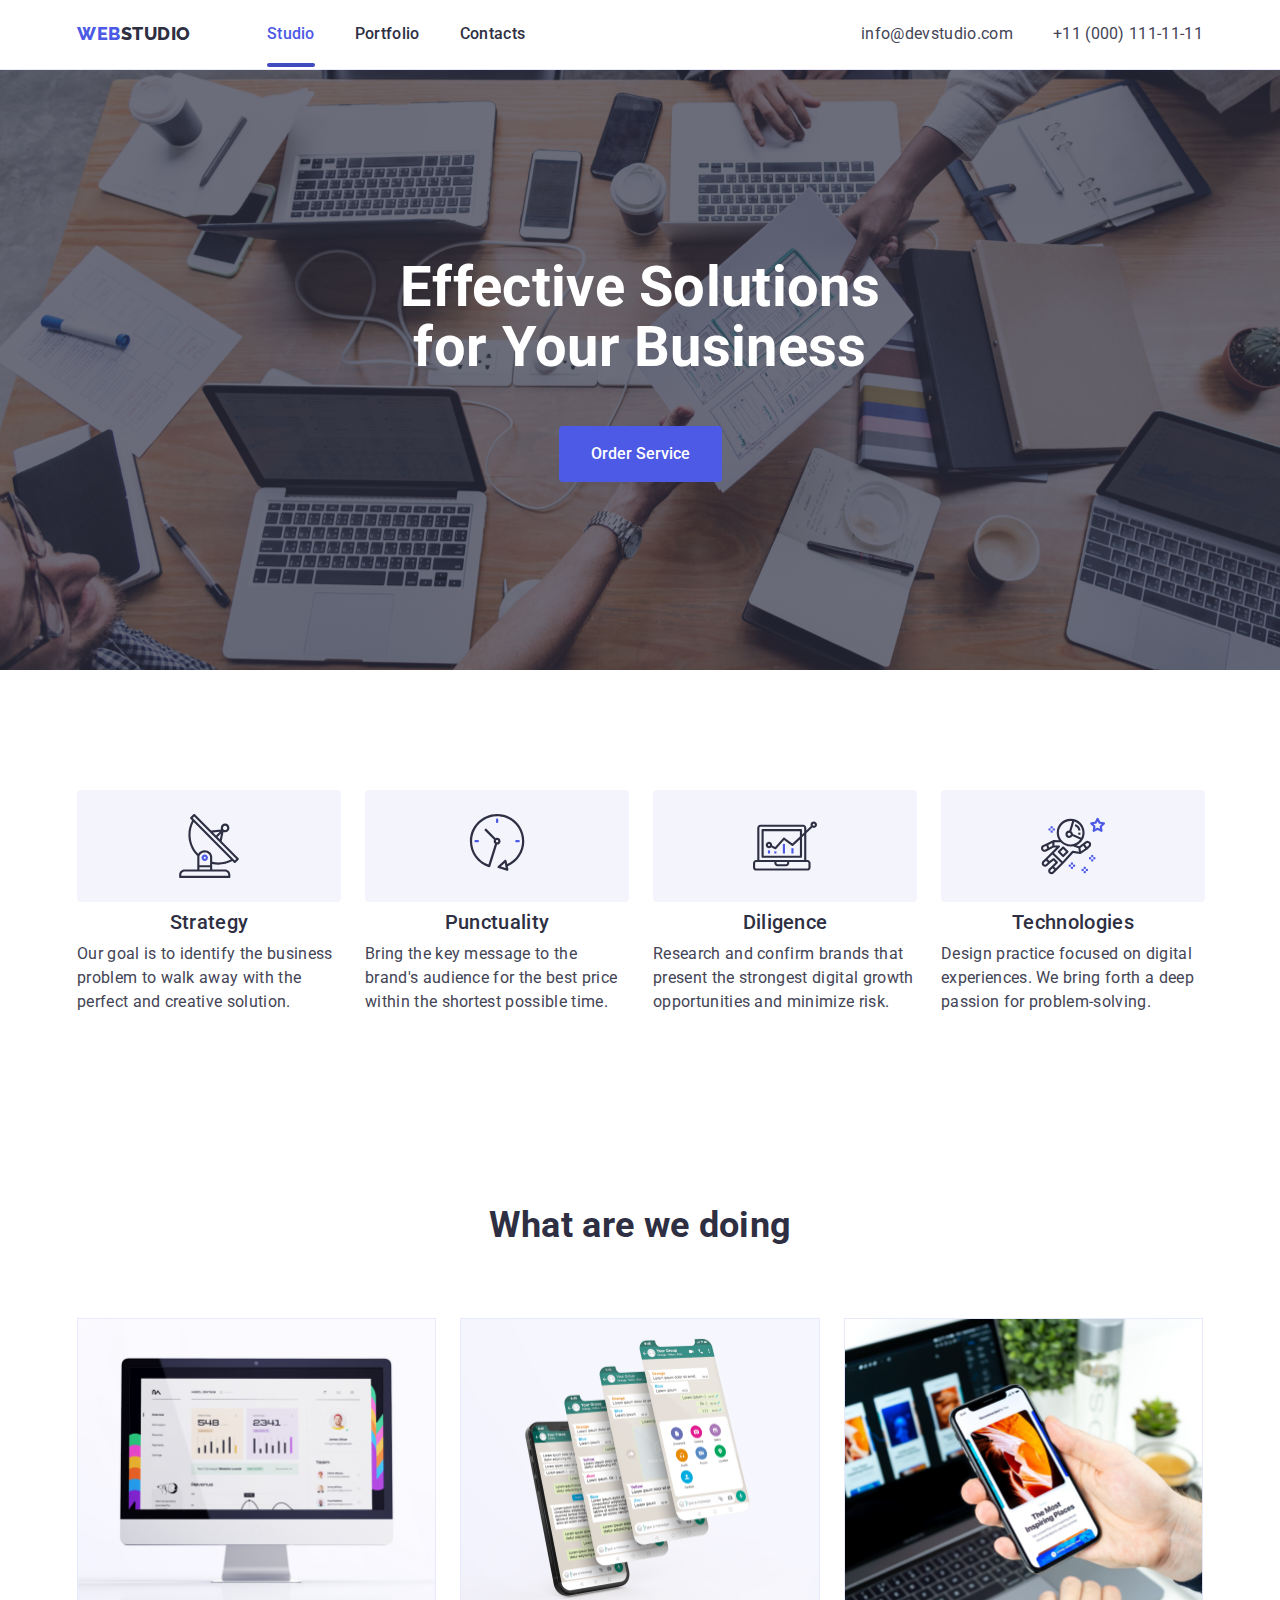
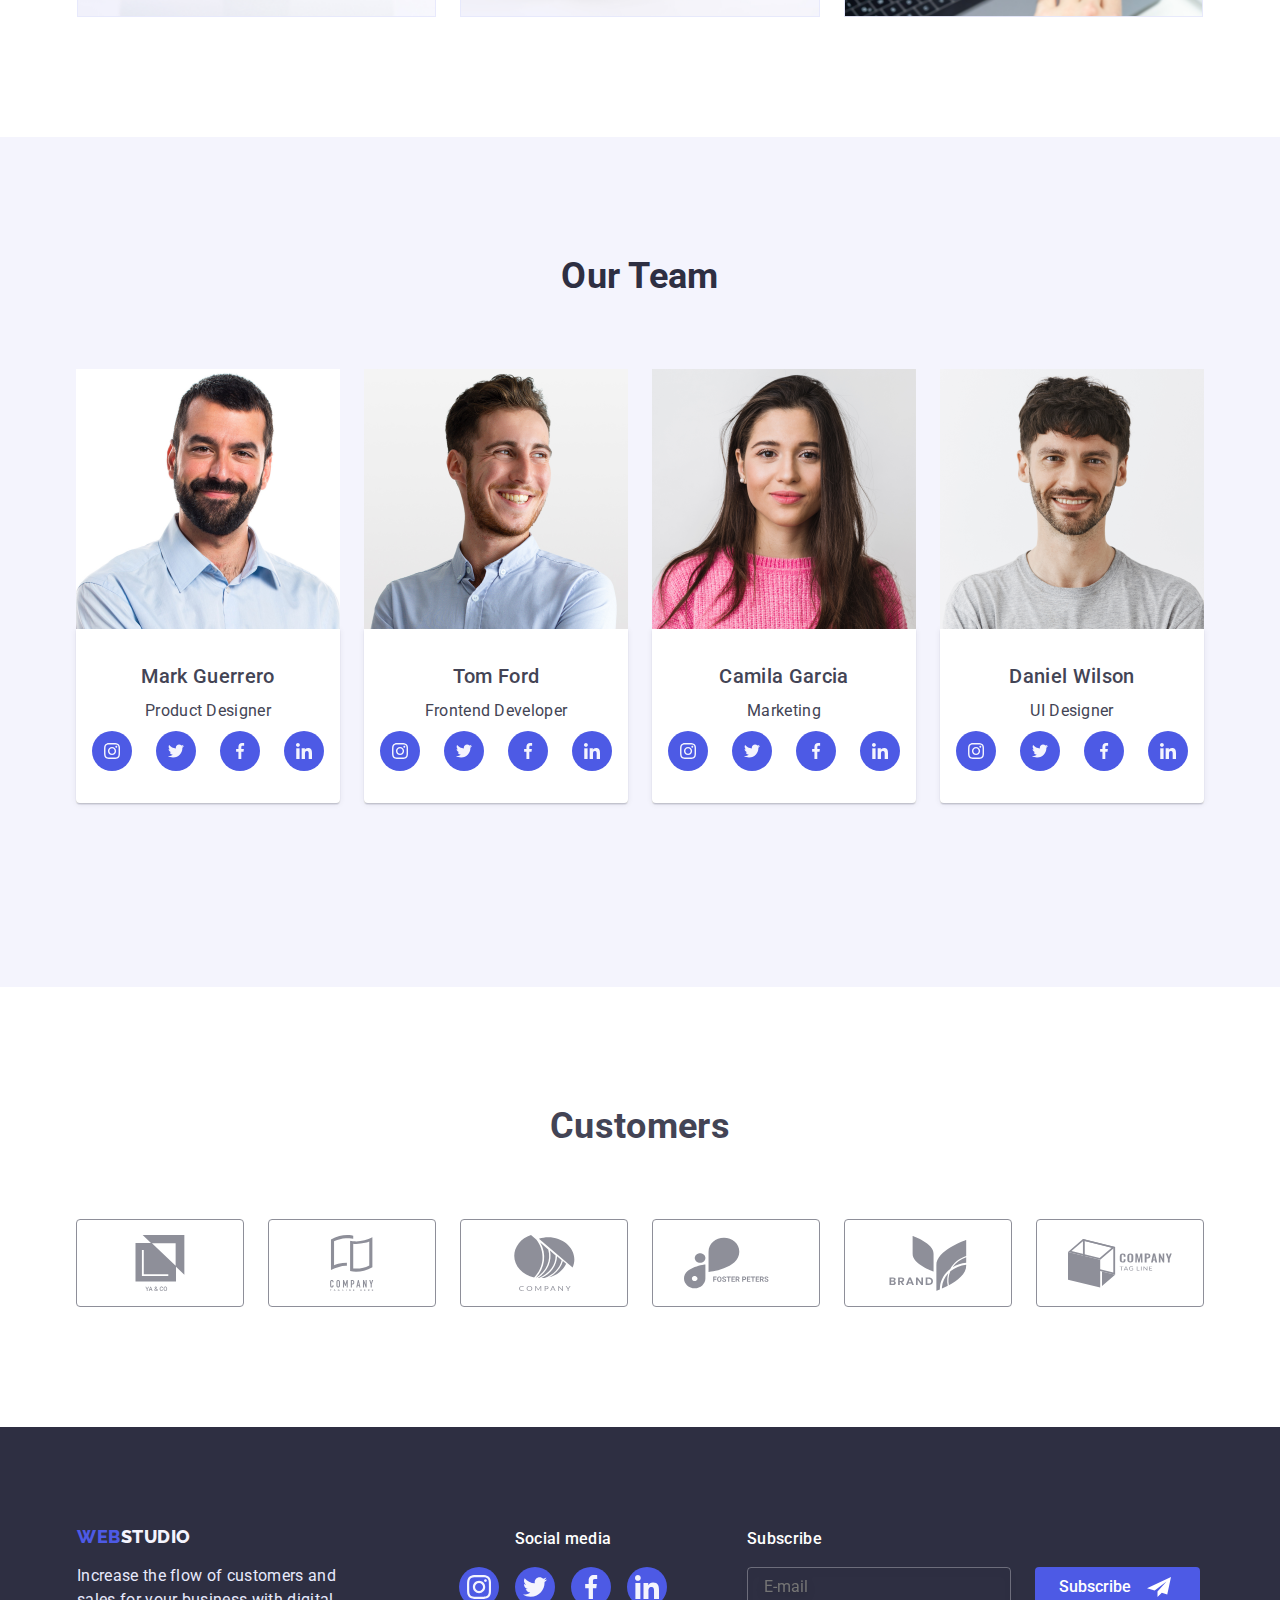
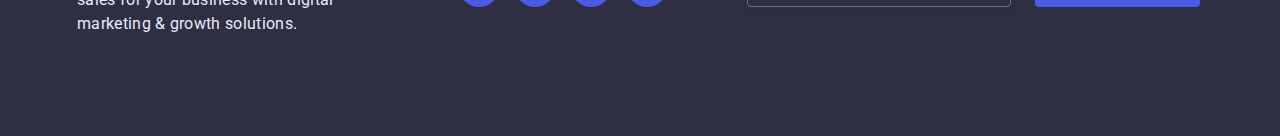
==== index.html @ 651ffcbe "1" ====
<!DOCTYPE html>
<html lang="en">
  <head>
    <meta charset="UTF-8" />
    <meta http-equiv="X-UA-Compatible" content="IE=edge" />
    <meta name="viewport" content="width=device-width, initial-scale=1.0" />
    <title>WebStudio</title>
    <link rel="preconnect" href="https://fonts.googleapis.com" />
    <link rel="preconnect" href="https://fonts.gstatic.com" crossorigin />
    <link
      href="https://fonts.googleapis.com/css2?family=Raleway:wght@800&family=Roboto:wght@400;500;700;900&display=swap"
      rel="stylesheet"
    />
    <link
      href="https://cdn.jsdelivr.net/npm/modern-normalize@1.1.0/modern-normalize.min.css"
      rel="stylesheet"
    />
    <link rel="stylesheet" href="css/style.css" />
  </head>
  <body>
    <!--------HEADER-------->

    <header class="header ">
      <div class=" main-nav container">
        <nav class="header-nav">
          <a href="./index.html" class="logo"><span>Web</span>Studio</a>
          <ul class="nav-list">
            <li class="nav-item">
              <a class="nav-link header-link studio-current " href="./index.html">Studio</a>
            </li>
            <li class="nav-item">
              <a class="nav-link header-link  " href="./portfolio.html">Portfolio</a>
            </li>
            <li class="nav-item">
              <a class="nav-link header-link " href="">Contacts</a>
            </li>
          </ul>
        </nav>
        <address class="contacts">
          <ul class="contacts-list">
            <li class="contacts-item">
              <a href="mailto:info@devstudio.com" class="contacts-link">info@devstudio.com</a>
            </li>
            <li class="contacts-item">
              <a href="tel:+110001111111" class="contacts-link">+11 (000) 111-11-11</a>
            </li>
          </ul>
        </address>
        <button class="mobile-btn js-open-menu " aria-expanded="false" type="button">
          <svg class="menu-btn-icon" width="32" height="22">
            <use href="./images/sprite.svg#icon-hamburger"></use>
          </svg>
        </button>
      </div>

      <div class="mob-menu js-menu-container" >
        <div class="container">

           <div>
            <button type="button" class="modal-close-btn js-close-menu" >
              <svg class="modal-close-btn-icon" width="8" height="8" >
                <use  href="./images/sprite.svg#icon-close-modal"></use>
              </svg>
            </button>
            <ul class="mob-menu-list">
              <li class="mob-menu-list-item">
                <a class="mob-menu-item mob-header-link nav-link is-active" href="./index.html">Studio</a>
              </li>
              <li class="mob-menu-list-item">
                <a class="mob-menu-item mob-header-link nav-link" href="./portfolio.html">Portfolio</a>
              </li>
              <li class="mob-menu-list-item">
                <a class="mob-menu-item mob-header-link nav-link " href="">Contacts</a>
              </li>
            </ul>
           </div>

            <div>
              <address>
                <ul class="mob-menu-contacts">
                  <li class="contacts-item">
                    <a href="tel:+110001111111" class="mob-contacts is-active">+11 (000) 111-11-11</a>
                  </li>
                  <li  class="contacts-item">
                    <a href="mailto:info@devstudio.com"  class="mob-contacts">info@devstudio.com</a>
                  </li>
                </ul>
              </address>
              <ul class="mob-social-list list">
                <li>
                  <a href="" class="social-list-link">
                    <svg class="social-list-icon-team social-list-icon">
                      <use href="./images/sprite.svg#icon-instagram"></use>
                    </svg>
                  </a>
                </li>
                <li>
                  <a href="" class="social-list-link">
                    <svg class="social-list-icon-team social-list-icon">
                      <use href="./images/sprite.svg#icon-twitter"></use>
                    </svg>
                  </a>
                </li>
                <li>
                  <a href="" class="social-list-link">
                    <svg class="social-list-icon-team social-list-icon">
                      <use href="./images/sprite.svg#icon-facebook"></use>
                    </svg>
                  </a>
                </li>
                <li>
                  <a href="" class="social-list-link">
                    <svg class="social-list-icon-team social-list-icon">
                      <use href="./images/sprite.svg#icon-linkedin"></use>
                    </svg>
                  </a>
                </li>
              </ul>
            </div>
        </div>
      </div>
      

  </header>
    <main>
      <!--------HERO-------->

         <section class="hero ">
        <div class="container hero-content">
          <h1 class="hero-title">Effective Solutions for Your Business</h1>
          <button type="button" class="main-btn btn" data-modal-open>Order Service</button>
        </div>
      </section>

<section class="advatages-list">
        <div class="container">
          <h2 hidden>advantages</h2>
          <ul class="list advantages">
            <li class="advantages-item">
                <div class="advantages-link">
                  <svg class="advantages-link-item">
                    <use href="./images/sprite.svg#icon-antenna"></use>
                  </svg>
                </div>
              <h3 class="decsr advantages-descr">Strategy</h3>
              <p>
                Our goal is to identify the business problem to walk away with
                the perfect and creative solution.
              </p>
            </li>
            <li class="advantages-item">
              <div class="advantages-link">
                <svg class="advantages-link-item">
                  <use href="./images/sprite.svg#icon-clock"></use>
                </svg>
              </div>
              <h3 class="decsr advantages-descr">Punctuality</h3>
              <p>
                Bring the key message to the brand's audience for the best price
                within the shortest possible time.
              </p>
            </li>
            <li class="advantages-item">
              <div class="advantages-link">
                <svg class="advantages-link-item">
                  <use href="./images/sprite.svg#icon-diagram"></use>
                </svg>
              </div>
              <h3 class="decsr advantages-descr">Diligence</h3>
              <p>
                Research and confirm brands that present the strongest digital
                growth opportunities and minimize risk.
              </p>
            </li>
            <li class="advantages-item">
              <div class="advantages-link">
                <svg class="advantages-link-item">
                  <use href="./images/sprite.svg#icon-astronaut"></use>
                </svg>
              </div>
              <h3 class="decsr advantages-descr">Technologies</h3>
              <p>
                Design practice focused on digital experiences. We bring forth a
                deep passion for problem-solving.
              </p>
            </li>
          </ul>
        </div>
      </section> 


      <section class="img-list">
        <div class="container">
          <h2 class="title example-title">What are we doing</h2>
          <ul class="example-pictures list">
            <li class="example-pictures-list">
              <img srcset="./images/img1-2x.jpg" src="./images/img1-1x.jpg" alt="imac" width="360" />
            </li>
            <li class="example-pictures-list">
              <img srcset="./images/img2-2x.jpg" src="./images/img2-1x.jpg" alt="iphone" width="360" />
            </li>
            <li class="example-pictures-list">
              <img srcset="./images/img3-2x.jpg" src="./images/img3-1x.jpg" alt="maciphone" width="360" />
            </li>
          </ul>
        </div>
      </section>


      <section class="team">
        <div class="container">
          <h2 class="title team-title">Our Team</h2>
          <ul class="list team-list">
            <li class="team-item">
              <img srcset="./images/man1-2x.jpg" src="./images/man1-1x.jpg" alt="man1" width="264" />
              <div class="team-worker">
              <h3 class="decsr team-descr">Mark Guerrero</h3>
              <p class="sub-descr">Product Designer</p>
              <ul class="social-list list">
                <li>
                  <a href="" class="social-list-link">
                    <svg class="social-list-icon-team social-list-icon">
                      <use href="./images/sprite.svg#icon-instagram"></use>
                    </svg>
                  </a>
                </li>
                <li>
                  <a href="" class="social-list-link">
                    <svg class="social-list-icon-team social-list-icon">
                      <use href="./images/sprite.svg#icon-twitter"></use>
                    </svg>
                  </a>
                </li>
                <li>
                  <a href="" class="social-list-link">
                    <svg class="social-list-icon-team social-list-icon">
                      <use href="./images/sprite.svg#icon-facebook"></use>
                    </svg>
                  </a>
                </li>
                <li>
                  <a href="" class="social-list-link">
                    <svg class="social-list-icon-team social-list-icon">
                      <use href="./images/sprite.svg#icon-linkedin"></use>
                    </svg>
                  </a>
                </li>
              </ul>
          </div>
        </li>
            <li class="team-item">
              <img srcset="./images/man2-2x.jpg" src="./images/man2-1x.jpg" alt="man2" width="264" />
              <div class="team-worker">
              <h3 class="decsr team-descr">Tom Ford</h3>
              <p class="sub-descr">Frontend Developer</p>
              <ul class="social-list list">
                <li>
                  <a href="" class="social-list-link">
                    <svg class="social-list-icon-team social-list-icon">
                      <use href="./images/sprite.svg#icon-instagram"></use>
                    </svg>
                  </a>
                </li>
                <li>
                  <a href="" class="social-list-link">
                    <svg class="social-list-icon-team social-list-icon">
                      <use href="./images/sprite.svg#icon-twitter"></use>
                    </svg>
                  </a>
                </li>
                <li>
                  <a href="" class="social-list-link">
                    <svg class="social-list-icon-team social-list-icon">
                      <use href="./images/sprite.svg#icon-facebook"></use>
                    </svg>
                  </a>
                </li>
                <li>
                  <a href="" class="social-list-link">
                    <svg class="social-list-icon-team social-list-icon">
                      <use href="./images/sprite.svg#icon-linkedin"></use>
                    </svg>
                  </a>
                </li>
              </ul>
          </div>
        </li>
            <li class="team-item">
              <img srcset="./images/girl-2x.jpg" src="./images/girl-1x.jpg" alt="girl" width="264" />
              <div class="team-worker">
              <h3 class="decsr team-descr">Camila Garcia</h3>
              <p class="sub-descr">Marketing</p>
              <ul class="social-list list">
                <li>
                  <a href="" class="social-list-link">
                    <svg class="social-list-icon-team social-list-icon">
                      <use href="./images/sprite.svg#icon-instagram"></use>
                    </svg>
                  </a>
                </li>
                <li>
                  <a href="" class="social-list-link">
                    <svg class="social-list-icon-team social-list-icon">
                      <use href="./images/sprite.svg#icon-twitter"></use>
                    </svg>
                  </a>
                </li>
                <li>
                  <a href="" class="social-list-link">
                    <svg class="social-list-icon-team social-list-icon">
                      <use href="./images/sprite.svg#icon-facebook"></use>
                    </svg>
                  </a>
                </li>
                <li>
                  <a href="" class="social-list-link">
                    <svg class="social-list-icon-team social-list-icon">
                      <use href="./images/sprite.svg#icon-linkedin"></use>
                    </svg>
                  </a>
                </li>
              </ul>
            </div>
          </li>
            <li class="team-item">
              <img srcset="./images/man3-2x.jpg" src="./images/man3-1x.jpg" alt="man3" width="264" />
              <div class="team-worker">
              <h3 class="decsr team-descr">Daniel Wilson</h3>
              <p class="sub-descr">UI Designer</p>
              <ul class="social-list list">
                <li>
                  <a href="" class="social-list-link">
                    <svg class="social-list-icon-team social-list-icon">
                      <use href="./images/sprite.svg#icon-instagram"></use>
                    </svg>
                  </a>
                </li>
                <li>
                  <a href="" class="social-list-link">
                    <svg class="social-list-icon-team social-list-icon">
                      <use href="./images/sprite.svg#icon-twitter"></use>
                    </svg>
                  </a>
                </li>
                <li>
                  <a href="" class="social-list-link">
                    <svg class="social-list-icon-team social-list-icon">
                      <use href="./images/sprite.svg#icon-facebook"></use>
                    </svg>
                  </a>
                </li>
                <li>
                  <a href="" class="social-list-link">
                    <svg class="social-list-icon-team social-list-icon">
                      <use href="./images/sprite.svg#icon-linkedin"></use>
                    </svg>
                  </a>
                </li>
              </ul>
            </div>
          </li>
        </ul>
      </div>
    </section>

    <section class="customers ">
        <div class="container customer-container">
          <h2 class="customers-descr">Customers</h2>
          <ul class="list customers-list">
            <li class="customers-link">
              <a href="" class="customers-item">
                <svg class="svg-logo" width="104px" height="56px">
                  <use href="./images/sprite.svg#icon-logo6"></use>
                </svg>
              </a>
            </li>
            <li class="customers-link">
              <a href="" class="customers-item">
                <svg class="svg-logo" width="104px" height="56px">
                  <use href="./images/sprite.svg#icon-logo5"></use>
                </svg>
              </a>
            </li>
            <li class="customers-link">
              <a href="" class="customers-item">
                <svg class="svg-logo" width="104px" height="56px">
                  <use href="./images/sprite.svg#icon-logo4"></use>
                </svg>
              </a>
            </li>
            <li class="customers-link">
              <a href="" class="customers-item">
                <svg class="svg-logo" width="104px" height="56px">
                  <use href="./images/sprite.svg#icon-logo3" class="customers-item-link"></use>
                </svg>
              </a>
            </li>
            <li class="customers-link">
              <a href="" class="customers-item">
                <svg class="svg-logo" width="104px" height="56px">
                  <use href="./images/sprite.svg#icon-logo2"></use>
                </svg>
              </a>
            </li>
            <li class="customers-link">
              <a href="" class="customers-item">
                <svg class="svg-logo" width="104px" height="56px">
                  <use href="./images/sprite.svg#icon-logo1"></use>
                </svg>
              </a>
            </li>
          </ul>
        </div>
      </section> 

        </main> 
    <!-- ------FOOTER------ -->
    <footer class="footer">
      <div class="container footer-wraper">
        <div class="footer-info">
          <a href="./index.html" class="logo footer-logo"><span>Web</span>Studio</a>
          <p class="footer-descr">
            Increase the flow of customers and sales for your business with
            digital marketing & growth solutions.
          </p>
        </div>
        <div class="soc-media">
          <h2 class="footer-title">Social media</h2>
        <ul class="footer-social-list list">
          <li>
            <a href="" class="social-list-link">
              <svg class="social-list-icon-footer social-list-icon">
                <use href="./images/sprite.svg#icon-instagram"></use>
              </svg>
            </a>
          </li>
          <li>
            <a href="" class="social-list-link">
              <svg class="social-list-icon-footer social-list-icon">
                <use href="./images/sprite.svg#icon-twitter"></use>
              </svg>
            </a>
          </li>
          <li>
            <a href="" class="social-list-link">
              <svg class="social-list-icon-footer social-list-icon" >
                <use href="./images/sprite.svg#icon-facebook"></use>
              </svg>
            </a>
          </li>
          <li>
            <a href="" class="social-list-link" >
              <svg class="social-list-icon-footer social-list-icon">
                <use href="./images/sprite.svg#icon-linkedin"></use>
              </svg>
            </a>
          </li>
      </ul>
    </div>
    <form class="subscribe-form">
      <label for="user-message" class="subscribe-title">Subscribe</label>
      <div class="subscribe-field">
        <input 
        id="user-message"
        class="subscribe-input" 
        type="email"
        name="user-email"
        placeholder="E-mail"
        required>
        <button class="subscribe-btn btn" type="submit">
          Subscribe
          <svg class="subscribe-icon">
            <use href="./images/sprite.svg#icon-telegram"></use>
          </svg>
        </button>
      </div>
    </form>
  </div>
</footer>


<div class="backdrop is-hidden" data-modal>
  <div class="modal">
    <button type="button" class="modal-close-btn" data-modal-close>
      <svg class="modal-close-btn-icon" width="8" height="8" >
        <use  href="./images/sprite.svg#icon-close-modal"></use>
      </svg>
    </button>
    <form class="modal-form">
      <p class="form-descr">Leave your contacts and we will call you back</p>
      <label class="modal-form-field">
        <span class="modal-form-input-descr">Name</span>
        <span class="modal-form-input-wrapper">
          <input
          name="user_name"
          type="text" 
          class="modal-form-input"
          required 
          pattern="^[a-zA-Zа-яА-я]+"
          minlength="2">
            <svg class="modal-form-input-icon"  width="18" height="18">
              <use href="./images/sprite.svg#icon-name"></use>
            </svg>
         </span>
      </label>
      <label class="modal-form-field">
        <span class="modal-form-input-descr">Phone</span>
        <span class="modal-form-input-wrapper">
          <input 
          name="user_phone"
          type="tel" 
          class="modal-form-input" 
          required
          pattern="[0-9]{3}-[0-9]{3}-[0-9]{2}-[0-9]{2}"
          title="xxx-xxx-xx-xx">
            <svg class="modal-form-input-icon" width="18" height="24">
              <use href="./images/sprite.svg#icon-telephone"></use>
            </svg>
        </span>
      </label>
      <label class="modal-form-field">
        <span class="modal-form-input-descr">Email</span>
        <span class="modal-form-input-wrapper">
          <input 
          name="user_email" 
          type="email" 
          class="modal-form-input" 
          required>
            <svg class="modal-form-input-icon" width="18" height="24">
              <use href="./images/sprite.svg#icon-email"></use>
            </svg>
        </span>
      </label>
      <label class="modal-form-field-textarea">
        <span class="modal-form-input-descr">Comment</span>
        <textarea
        name="user_message" 
        class="modal-form-message" 
        placeholder="Text input"></textarea>
      </label>
      <input id="user-policy" name="user_policy" type="checkbox" class="modal-form-check visually-hidden ">
      <label for="user-policy" class="modal-form-chek-desc">
        I accept the terms and conditions of the&nbsp;<a href="">Privacy Policy</a>
      </label>
      <button type="submit" class="modal-form-submit btn">Send</button>
    </form>
  </div>
</div>
<script src="./js/modal.js"></script>
<script src="./js/mobile.js"></script>
</body>
</html>
---- css/style.css ----
ul,li {
 margin: 0;
 padding: 0;
}
h1,
h2,
h3,
h4,
h5,
h6,
p {
  margin-top: 0;
  margin-bottom: 0;
}
img {
  width: 100%;
  height:auto;
}
/* MAIN-COLOR */
:root {
  --primary-text-color: #434455;
  --secondary-text-color: #2e2f42;
  --logo-color: #4d5ae5;
  --items-active-color: #404bbf;
  --btn-hero-color: #fff;
  --btn--hover--color: #404bbf;
  --teaam-section-color: #f4f4fd;
  --footer-text-color: #e7e9fc;
}
/* BODY */
body {
  color: var(--primary-text-color);
  font-family: "Roboto", sans-serif;
  font-size: 16px;
  line-height: 1.5;
  letter-spacing: 0.02em;
}

/* Header */
.header {
  border-bottom: 1px solid #E7E9FC;
  box-shadow: 0px 2px 1px rgba(46, 47, 66, 0.08), 0px 1px 1px rgba(46, 47, 66, 0.16), 0px 1px 6px rgba(46, 47, 66, 0.08);
}
.container {
  width: 100%;
  padding-left: 16px;
  padding-right: 16px;
  margin-left: auto;
  margin-right: auto;
  max-width: 428px;
}

.nav-item {
  flex-basis: calc((100%-48px) / 3);
}

.main-nav {
  display: flex;
  align-items: center;
  justify-content: space-between;
}
.header-nav {
  display: flex;
  align-items: center;
}
.nav-list {
  display: none;
  list-style: none;
  margin-left: 76px;
  align-items: center;
}
.contacts-list > .contacts-item {
  font-style: normal;
}
.contacts-item > .contacts-link {
  text-decoration: none;
  color: var(--primary-text-color);
  padding-top: 24px;
  padding-bottom: 24px;
  transition: color 250ms cubic-bezier(0.4 , 0 , 0.2 , 1);
}
.contacts-link:hover,
.contacts-link:focus {
  color: var(--btn--hover--color);
}
.contacts-list {
  display: flex;
  list-style: none;
}
.contacts {
  display: none;
  margin-left: auto;
}
.contacts-item:not(:last-child) {
  margin-bottom: 40px;
}
.mobile-btn {
  width: 50px;
  padding: 10px 15px;

}
.mobile-modal-close-btn-icon {
  fill: red;
}
.logo {
  display: block;
  padding-top: 24px;
  padding-bottom: 24px;
  color: var(--secondary-text-color);
  font-family: "Raleway", sans-serif;
  font-weight: 800;
  font-size: 18px;
  line-height: 1.16;
  align-items: center;
  letter-spacing: 0.03em;
  text-transform: uppercase;
  text-decoration: none;
}

.logo span {
  color: var(--logo-color);
}
.footer-logo {
  color: var(--teaam-section-color);
  display: flex;
  flex-direction: row;
  align-items: flex-start;
  padding: 0px;
  margin-bottom: 16px;
  justify-content: center;
}

.footer-logo span {
  color: var(--logo-color);
}
.footer-descr {
  color: var(--footer-text-color);
  width: 286px;
}

/* BUTTON */
.btn {
  font-weight: 500;
  font-size: 16px;
  line-height: 1.5;
  cursor: pointer;
  border-radius: 4px;
  transition: color 250ms cubic-bezier(0.4 , 0 , 0.2 , 1),
  border-color 250ms cubic-bezier(0.4 , 0 , 0.2 , 1),
  background-color 250ms cubic-bezier(0.4 , 0 , 0.2 , 1),
  box-shadow 250ms cubic-bezier(0.4 , 0 , 0.2 , 1);

}
.btn:hover,
.btn:focus {
  color: var(--btn-hero-color);
  background-color: var(--btn--hover--color);
  box-shadow: 0px 4px 4px rgba(0, 0, 0, 0.15);
}

.main-btn {
  color: var(--btn-hero-color);
  background-color: var(--logo-color);
  padding: 16px 32px;
  border:none;
}

.secondary-btn {
  color: var(--logo-color);
  background-color: var(--teaam-section-color);
  padding: 12px 24px;
  border: 1px solid #E7E9FC;
}
.mobile-btn {
  display: flex;
  background:none;
  border:none;
}
.nav-item-btn:not(:last-child) {
  margin-right: 24px;
  margin-bottom: 16px;
}

.list {
  list-style: none;
}
.nav-item:not(:last-child) {
  list-style: none;
  margin-right: 40px;
}
.nav-link {
  color: var(--primary-text-color);
}
.nav-link:hover,
.nav-link:focus {
  color: var(--items-active-color);
}
.mob-menu-list {
  /* margin-top:80px;
  margin-bottom:auto;
  margin-left:40px;
  margin-right:237px; */
  list-style: none;
}
.mob-header-link {
  font-weight: 500;
  position: relative;
  color: var(--secondary-text-color);
  transition: color 250ms cubic-bezier(0.4 , 0 , 0.2 , 1);
  list-style: none;
  text-decoration: none;
}
.mob-menu-list-item:not(:last-child) {
  padding-bottom: 40px;
}
.is-active {
  color:var(--items-active-color);
}
.mob-menu-contacts {
 padding-bottom:24px;
  list-style: none;
}
.mob-menu-contacts:not(:last-child){
  padding-bottom:24px;
}
.mob-menu-contacts-list {
  text-decoration: none;

}
.mob-contacts {
  font-family: 'Roboto';
  font-style: normal;
  font-weight: 500;
  font-size: 20px;
  line-height: 24px;
  /* identical to box height, or 120% */
  
  letter-spacing: 0.02em;
  
  /* SLATE */
  
  color: #434455;
  text-decoration: none;
}
/* .contacts-item:not(:last-child) {
  padding-bottom: 40px;
} */
.hero {
  text-align: center;
}
.is-active {
  width: 337px;
  height: 40px;

font-family: 'Roboto';
font-style: normal;
font-weight: 600;
font-size: 29px;
line-height: 40px;
/* identical to box height, or 111% */

text-transform: capitalize;

/* IRIS */

color: #4D5AE5;
}
.hero-title {
  color: var(--btn-hero-color);
  font-style: normal;
  font-weight: 700;
  font-size: 36px;
  line-height: 1.11;
  margin-bottom: 48px;
  margin-left: auto;
  margin-right: auto;
  max-width: 320px; 
  width: 100%;
}
.title {
  color: var(--secondary-text-color);
  font-style: normal;
  font-weight: 700;
  font-size: 36px;
  line-height: 1.11;
  text-align: center;
  margin-bottom: 72px;
}
.img-list {
  padding-bottom: 120px;
  display: none;
}
.descr {
  color: var(--secondary-text-color);
  font-style: normal;
  font-weight: 500;
  font-size: 20px;
  line-height: 1.2;
  margin-bottom: 8px;
}
.sub-descr {
  font-style: normal;
  font-weight: 400;
  margin-bottom: 8px;
}

.team-worker {
  padding: 32px 16px;
  box-shadow: 0px 1px 6px rgba(46, 47, 66, 0.08), 0px 1px 1px rgba(46, 47, 66, 0.16), 0px 2px 1px rgba(46, 47, 66, 0.08);
  border-radius: 0px 0px 4px 4px;
}
.team-descr {
  margin-bottom:8px ;
  font-weight: 500;
  font-size: 20px;
  line-height: 1.5;
}

.hero {
  padding-top: 112px;
  padding-bottom: 112px;
  background-color: var(--secondary-text-color);
  background-image: linear-gradient(rgba(46, 47, 66, 0.7),rgba(46, 47, 66, 0.7)) ,url(../images/hero-mob1.png);
  background-size: cover;
}
@media (min-devise-pixel-ratio:1),
(mmin-resolution:96dpi),
(min-resolution:1ddpx) {
  .hero {
    background-image: url("../images/hero-mob2.png");
  }

}
@media (min-devise-pixel-ratio:2),
(mmin-resolution:192dpi),
(min-resolution:2ddpx) {
  .hero {
    background-image: url("../images/hero-mob2.png");
  }
}
.team {
  background-color: var(--teaam-section-color);
  padding-top: 96px;
  padding-bottom: 96px;
}
.team-list {
  flex-direction: column;
  display: flex;
  align-items: center;
  gap:24px
}
.team-item {
  background-color: var(--btn-hero-color);
  text-align: center;
  max-width: 264px;
}


/* .team-item:not(:last-child) {
  margin-bottom: 72px;
} */
.social-list-link {
  width: 40px;
  height: 40px;
  border-radius: 50%;
  background-color:var(--logo-color) ;
  display: flex;
  justify-content: center;
  align-items: center;
  transition: background-color 250ms cubic-bezier(0.4 , 0 , 0.2 , 1);
}
.social-list {
  display: flex;
  gap: 24px;
  justify-content: center;
}
.social-list-link:hover , .social-list-link:focus {
  background-color: var(--btn--hover--color);
}
/* .advatages-list {
  padding-top: 120px;
  padding-bottom: 120px;
} */
.advantages {
  gap: 72px;
  display: flex;
  flex-direction: column;
}

.advantages-descr {
  font-family: 'Roboto';
  font-style: normal;
  font-weight: 700;
  font-size: 36px;
  line-height: 1.11;
  color:var(--secondary-text-color);
  text-align: center;

}
.advatages-list {
  margin-top: 96px;
  margin-bottom: 96px;
}
/* .advantages-descr:not(:first-child) {
 padding-top: 72px;
} */
.advantages-descr:not(:last-child) {
  margin-bottom: 8px;
}
.example-pictures {
  display: flex;
  gap: 24px;
}
.nav-list-portfolio {
  display: flex;
  margin-bottom: 72px;
  margin-left: auto;
  margin-right: auto;
  flex-wrap: wrap;
}
.nav-item-btn {
  gap: 24px;
}
.filter-item:not(:last-child) {
  margin-bottom: 24px;
}
.portfolio-item-link {
  text-decoration: none;
  display: block;
  position: relative;
  transition:  box-shadow 250ms cubic-bezier(0.4 , 0 , 0.2 , 1);
}
.portfolio-item-link:hover , .portfolio-item-link:focus {
  box-shadow: 0px 1px 6px rgba(46, 47, 66, 0.08), 0px 1px 1px rgba(46, 47, 66, 0.16), 0px 2px 1px rgba(46, 47, 66, 0.08);
}
.portfolio-item-link:hover .overlay , .portfolio-item-link:focus .overlay {
  transform: translate(0, 0);
}
.potfolio-subdescr {
  color:var(--primary-text-color)
}
.filter-item {
  max-width: 396px;
}
 .portfolio-item {
  border:1px solid var(--footer-text-color);
  border-top:none;
  padding: 32px 16px;
}
.portfolio {
  margin-top: 48px;
  margin-bottom: 48px;
}
.customers-descr {
  font-family: 'Roboto';
  font-style: normal;
  font-weight: 700;
  font-size: 36px;
  line-height: 1.1;
  text-align: center;
  margin-bottom: 72px;
}
.customers {
  margin-top: 130px;
  margin-bottom: 120px;
}
.customers-list {
  display: flex;
  justify-content: center;
  align-items: center;
  column-gap: 24px;
  flex-wrap: wrap;
  row-gap: 72px;
}
.customers-item {
  color: #8E8F99;
  border: 1px solid #8E8F99;
  fill:#8E8F99;
  display:flex;
  justify-content: center;
  align-items: center;
  width: 190px;
  height: 88px;
  border-radius: 4px; 
  transition: color 250ms cubic-bezier(0.4 , 0 , 0.2 , 1),
  border-color 250ms cubic-bezier(0.4 , 0 , 0.2 , 1);
}
.customers-link {
  display:flex;
  justify-content: center;
  width: calc((100% - 24px) / 2)
}



.customers-item:hover ,.customers-item:focus {
  color: var(--btn--hover--color);
  border-color: var(--btn--hover--color);
}
.social-list-icon {
  fill:var(--teaam-section-color);
}
.social-list-icon-team{
  width: 16px;
  height: 16px;
}
.social-list-icon-footer {
  width: 24px;
  height: 24px;
}
.social-list-icon-mob {
  width: 40px;
  height: 40px;
}
.footer-title {
  font-family: 'Roboto';
  font-style: normal;
  font-weight: 500;
  font-size: 16px;
  line-height: 1.5;
  color:var(--btn-hero-color);
  text-align: center;
}
.footer-social-list-icon {
  fill:var(--teaam-section-color);
}
.footer-social {
  display: flex;
  justify-content: center;
}
.footer {
  display: flex;
  background-color: var(--secondary-text-color);
  padding-top: 96px;
  padding-bottom: 96px;
}
.footer-title {
  margin-bottom: 16px;
}
.footer-social-list {
  display: flex;
  gap: 16px;
  justify-content: center;
}
.mob-social-list {
  display:flex;
  gap: 45px;
}
.mob-menu-item {
  width: 148px;
  height: 40px;
  font-family: 'Roboto';
  font-style: normal;
  font-size: 36px;
  line-height: 40px;
}
.footer-social-list-link {
  width: 40px;
  height: 40px;
  border-radius: 50%;
  background-color: rgba(255, 255, 255, 0.1);
  display: flex;
  justify-content: center;
  align-items: center;
  transition:  background-color 250ms cubic-bezier(0.4 , 0 , 0.2 , 1);
}
.footer-social-list-link:hover , .footer-social-list-link:focus {
  background-color: #31D0AA;
}
.advantages-link {
  background-color: var(--teaam-section-color);
  align-items: center;
  justify-content: center;
  border-radius: 4px;
  height: 112px;
  display:none;
}
.advantages-link-item {
  height: 64px;
  width: 64px;
}
.footer-wraper {
  display: flex;
  /* flex-direction: column; */
  flex-wrap: wrap;
  justify-content: center;
}
.footer-info {

}
/* nav-link */
.soc-media {
  margin-top: 72px;
}
.svg-logo {
  fill: currentColor;
}

.backdrop {
  position: fixed;
  z-index: 100;
  top:0;
  left:0;
  width: 100%;
  height: 100%;
  background: rgba(46, 47, 66, 0.4);
  transition:  opacity 250ms cubic-bezier(0.4 , 0 , 0.2 , 1),
  visibility 250ms cubic-bezier(0.4 , 0 , 0.2 , 1);
}
.is-open {
  transition:  opacity 250ms cubic-bezier(0.4 , 0 , 0.2 , 1),
  visibility 250ms cubic-bezier(0.4 , 0 , 0.2 , 1);
}
.mob-backdrop {
  position: fixed;
  z-index: 100;
  top:0;
  left:0;
  width: 100%;
  height: 100%;
  /* 9o */
}
.modal {
  position: absolute;
  width: 95%;
  height: 584px;
  background: #FCFCFC;
  top:50%;
  left:50%;
  transform: translate(-50%, -50%);
  padding-top: 72px;
  padding-bottom: 36px;
  padding-left: 24px;
  padding-right: 24px;
  overflow-y: scroll;
}
.mob-menu {
  position: fixed;
  top:0;
  left:0;
  padding-top:80px;
  padding-bottom:40px;
  z-index:999;
  width: 100%;
  height: 100%;
  background:var(--btn-hero-color);
  opacity: 0;
  visibility: hidden;
  pointer-events: none;
}

.mob-menu.is-open {
  opacity: 1;
  visibility: visible;
  pointer-events: auto;
}

.mob-menu > .container {
  height: 100%;
  display: flex;
  flex-direction: column;
  justify-content: space-between;
  overflow-y: auto;
  align-items: flex-start;
}
.modal-form {
  display: flex;
  flex-direction: column;
}
.modal-close-btn {
  width: 100%;
  height: 100%;
  position: absolute;
  top: 32px;
  right: 32px;
  background: #E7E9FC;
  border: 1px solid rgba(0, 0, 0, 0.1);
  padding: 0;
  width:24px ;
  height: 24px;
  border-radius: 50%;
  display: flex;
  justify-content: center;
  align-items: center;
  cursor: pointer;
  transition: fill 250ms cubic-bezier(0.4 , 0 , 0.2 , 1),
  background-color 250ms cubic-bezier(0.4 , 0 , 0.2 , 1);
}
.modal-form-input {
  width: 100%;
  border: 1px solid rgba(33, 33, 33, 0.2);
  border-radius: 4px;
  height: 40px;
  padding-left: 38px;
  transition: border-color 250ms cubic-bezier(0.4 , 0 , 0.2 , 1) ;
}
.modal-form-input:focus {
  outline: none;
  border-color: var(--logo-color);
} 
.modal-form-input-descr {
  display: block;
  font-size: 12px;
  line-height: 1.17;
  margin-bottom: 4px;
  color: #8E8F99;
}
.modal-form-field-textarea {
  margin-bottom: 16px;
}
.modal-form-field {
  margin-bottom: 8px;
}
.modal-form-input-wrapper {
  position: relative;
  display: block;
}
.modal-form-input-icon {
  position: absolute;
  top: 50%;
  left: 16px;
  transform: translateY(-50%);
  display: block;
  transition: fill 250ms cubic-bezier(0.4 , 0 , 0.2 , 1) ;
}
.form-icon-chaked {
  background-repeat: no-repeat;
}
.modal-form-input:focus + .modal-form-input-icon {
  fill:var(--logo-color);
}
.form-icon {
  background-repeat: no-repeat;
  background-position: center;
}
.modal-close-btn:hover , .modal-close-btn:focus {
  background-color: var(--btn--hover--color);
  fill: var(--btn-hero-color);
}
.modal-form-message {
  display: block;
  resize: none;
  width: 100%;
  height: 120px;
  padding: 8px 16px;
  border: 1px solid rgba(33, 33, 33, 0.2);
  border-radius: 4px;
  transition: border-color 250ms cubic-bezier(0.4 , 0 , 0.2 , 1) ;
}
.modal-form-message:focus {
  outline: none;
  border-color:var(--logo-color);
}
.modal-form-message::placeholder {
  font-family: 'Roboto';
  font-style: normal;
  font-weight: 400;
  font-size: 12px;
  line-height: 1.33;
  color: rgba(117, 117, 117, 0.5);
}
.modal-form-chek-desc::before {
  content:"" ;
  width: 16px;
  height: 16px;
  border: 1.25px solid var(--secondary-text-color);
  border-radius: 2px;
  display: block;
  cursor: pointer;
  margin-right: 8px;
}
.modal-form-check:checked +.modal-form-chek-desc::before {
  background-color: var(--btn--hover--color);
  border-color: var(--btn--hover--color);
  background-position: center;
  background-repeat: no-repeat;
  background-position: center;
  background-image: url(../images/chaked.svg);
  transition:background-color 250ms cubic-bezier(0.4 , 0 , 0.2 , 1) ,
  border-color 250ms cubic-bezier(0.4 , 0 , 0.2 , 1);
}
.modal-form-chek-desc {
  display: flex;
  font-family: 'Roboto';
  font-style: normal;
  font-weight: 400;
  font-size: 12px;
  line-height: 1.33;
  color: #757575;
  align-items: center;
  margin-bottom: 24px;
}
.visually-hidden {
  position: absolute;
  top: -150%;
  z-index: -100;
  width: 0;
  height: 0;
  opacity: 0;
  appearance:none;
  user-select: none;
  pointer-events: none;
  cursor: none;
  margin: 0;
  padding: 0;
  overflow: hidden;
  border: none;
  outline: none;
  white-space: nowrap;
}
.form-descr {
  text-align: center;
  font-weight: 500;
  margin-bottom: 8px;
}
.subscribe-form {
  margin-top: 72px;
  width: 100%;
}
.modal-form-submit {
  width: 169px;
  height: 56px;
  color: var(--btn-hero-color);
  background-color: var(--logo-color);
  padding: 16px 32px;
  border: none;
  align-self: center;
}
.backdrop.is-hidden {
  opacity: 0;
  visibility: hidden;
  pointer-events: none;
}
.is-open { 
  opacity: 0;
  visibility: hidden;
  pointer-events: none;
}
.team-list-img-wrapper {
  position: relative;
  overflow: hidden;
}
.overlay {
display:none;
}
.header-link {
  font-weight: 500;
  position: relative;
  color:var(--secondary-text-color);
  transition: color 250ms cubic-bezier(0.4 , 0 , 0.2 , 1);
  list-style: none;
  text-decoration: none;
  padding-top: 24px;
  padding-bottom: 24px;
}
.studio-current {
  color: var(--logo-color);
}
.studio-current::after{
  content: "";
  display: block;
  position: absolute;
  width: 100%;
  height: 4px;
  left: 0;
  bottom: 0;
  background-color: var(--btn--hover--color);
  border-radius: 2px;
  bottom: 0;
  transition: color 250ms cubic-bezier(0.4 , 0 , 0.2 , 1);
}

.subscribe-title {
  font-family: 'Roboto';
  font-style: normal;
  font-weight: 500;
  font-size: 16px;
  line-height: 1.5;
  gap: 24px;
  color: #FFFFFF;
  margin-bottom: 16px;
  justify-content: center;
}
.subscribe-field {
  text-align: center;
  display: flex;
  flex-direction: column;
  align-items:center;
}
.subscribe-input {
  height: 40px;
  width: 100%;
  border: 1px solid rgba(255, 255, 255, 0.3);
  filter: drop-shadow(0px 4px 4px rgba(0, 0, 0, 0.15));
  border-radius: 4px;
  background-color: transparent;
  outline: transparent;
  padding-left: 16px;
  color:var(--btn-hero-color);
}
.subscribe-title {
  font-family: 'Roboto';
  font-style: normal;
  font-weight: 500;
  font-size: 16px;
  line-height: 24px;
  margin-bottom: 16px;
  display: flex;
}

.subscribe-btn {
  height: 40px;
  width: 165px;
  border-radius: 4px;
  padding: 8px 24px 8px 24px;
  border: none;
  background-color: #4d5ae5;
  color: #FFFFFF;
  display: flex;
  margin-top: 16px;
}
.subscribe-icon {
  margin-left: 16px;
  width:24px;
  height:24px;
  fill: #FFFFFF;
}

/* mobile */
@media screen and (min-width: 480px) {
  .container {
    max-width:428px;
    /* align-items: center;
    justify-content: center; */
    flex-wrap: wrap;
  
  }

  .hero {
    background-image: linear-gradient(rgba(46, 47, 66, 0.7),rgba(46, 47, 66, 0.7)) ,url(../images/hero-mob1.png);
  }
  .hero-title {
    width: 318px;
}


.advantages-item {
  /* flex-basis: calc((100%-72px) / 4); */
  margin-top:72px;
}
.mob-social-list {
  display: flex;
  gap: 56px;
}
.is-active {
  font-size: 36px;
}
.team-item:not(:last-child) {
  margin-bottom: 72px;
}
.modal-form-chek-desc {
  font-size: 12px;
}
.modal {
  overflow-y: auto;
}

}
/* tablet */
@media screen and (min-width: 768px) {
  .container {
    max-width:768px;

  }
  .modal {
    overflow-y: auto;
  }
  .nav-list {
    display: flex;
  }
  .mobile-btn {
    display: none;
  }
  .contacts {
    display: flex;
  }
  .contacts-list {
    flex-direction: column;
  }
  .contacts-list>.contacts-item {
    margin:0;
  }
  .mob-menu {
    display:none ;
  }
  .hero {
    background-image: linear-gradient(rgba(46, 47, 66, 0.7),rgba(46, 47, 66, 0.7)) ,url(../images/hero-mob1.png);
  }
  .hero-title {
    width: 496px;
    line-height: 1.07;
  }
  .advantages {
    display: flex;
    justify-content: center;
    flex-wrap: wrap;
    width: 736px;
    row-gap: 74px;
    flex-direction: inherit;
    gap:24px;
  }
  .team-item:not(:last-child) {
  margin-bottom: 64px;
}
.team-item {
  margin-bottom: 64px;
  width: 264px;
}
.team {
  padding-top: 96px;
  padding-bottom: 96px;
}
  .advantages-link {
    display:flex;
  }
  .advantages-item {
    width: calc((100% - 48px) / 2);
    margin-top: 0;
    padding-bottom: 72px;
}
    .img-list {
      display: none;
    }
    .team-list {
      display: flex;
      flex-direction:row;
      flex-wrap: wrap;
      justify-content: center;
      gap: 24px;
    }
    img {
      display: block;
      max-width: 100%;
    }
    .modal {
      width: 408px;
    }
    .customers-item {
      width: 168px;
    }
    .customers {
      margin-top: 96px;
      margin-bottom: 96px;
    }
    .footer-wraper {
      display: flex;
      justify-content: inherit;
      align-items: inherit;
      max-width: 552px;
  }

    .soc-media {
      margin-left: 120px;
    }
    .subscribe-field {
      display: flex;
      flex-direction: row;
    }
    .subscribe-btn {
      margin-top: 0;
    }
    .subscribe-form {
      margin-left: 80px;
    }
    .subscribe-title {
      justify-content: inherit;
    }
    .footer-descr {
      color: var(--footer-text-color);
    }
    .footer-title {
      font-family: 'Roboto';
      font-style: normal;
      font-weight: 500;
      font-size: 16px;
      line-height: 1.5;
      color:var(--btn-hero-color);
    }
    .footer-social-list {
      display: flex;
      gap: 16px;
    }
    .subscribe-input {
      width: 264px;
    }
    .soc-media {
      margin-top:0;
      margin-left: 24px;
    }
    .subscribe-form {
      margin-top: 72px;
      margin-left: 0;
  }
    .footer-logo {
      justify-content: inherit;
    }
    .subscribe-btn {
      margin-left: 24px;
    }
    
    .nav-list-portfolio {
      display:flex;
      justify-content: center;
      margin-bottom: 72px;
      margin-left: auto;
      margin-right: auto;
    }
    .hero {
      background-image: linear-gradient(rgba(46, 47, 66, 0.7),rgba(46, 47, 66, 0.7)) ,url(../images/hero-tablet1.png);
  }
.advantages-link {
  display: none;
}
.advatages-list {
  margin-top: 96px;
  margin-bottom: 96px;
}
.customers-link {
  width: calc((100% - 72px) / 3);
}
.hero {
  padding-top: 112px;
  padding-bottom: 112px;
}
.modal-form-chek-desc {
  font-size: 12px;
}
.portfolio {
  margin-top: 64px;
  margin-bottom: 96px;
}
.filter-list {
  display: flex;
  /* justify-content: center; */
  align-items: center;
  column-gap: 24px;
  flex-wrap: wrap;
  row-gap: 72px;
}
.filter-item {
  display: flex;
  justify-content: center;
  width: calc((100% - 24px)/2);
  flex-basis: inherit;
}

.customers-item {
width: 100%;
}
.customer-container {
max-width: 586px;
}
}


/* desktop */
@media screen and (min-width: 1200px) {
  .container {
    max-width:1158px;
  }
  .modal {
    overflow-y: auto;
  }
  .nav-list {
    display: flex;
  }
  .mobile-btn {
    display: none;
  }
  .contacts {
    display: flex;
  }
  .contacts-list {

    flex-direction: row;
    gap: 40px;
  }
  .mob-menu {
    display:none ;
  }
  .hero-title {
    max-width: 496px;
    line-height: 1.07;
    font-size: 56px;
  }
  .hero {
    background-image: linear-gradient(rgba(46, 47, 66, 0.7),rgba(46, 47, 66, 0.7)) ,url(../images/people-office.png);
  }
  .advantages {
    display: flex;
    gap: 24px;
    width: 1128px;
    flex-wrap: nowrap;
  }
  .advantages-link {
    display:flex;
  }
  .advantages-descr {
  font-family: 'Roboto';
  font-style: normal;
  font-weight: 500;
  font-size: 20px;
  line-height: 24px;
  margin-top: 8px;
  }

.img-list {
  display: block;
  margin-bottom: 120px;
  padding-bottom: 0;
}
.team-list {
  display: flex;
    flex-direction: row;
    flex-wrap: nowrap;
}
.customers {
  margin-top: 120px;
  margin-bottom: 120px;
}
img {
  display: block;
}
.example-pictures-list {
  width: 360px;
}
.modal {
  width: 408px;
}
.customers-item {
  width: 168px;
}
.footer-wraper {
  display:flex;
  flex-wrap: nowrap;
}
.footer-logo {
    color: var(--teaam-section-color);
    display: flex;
    flex-direction: row;
    align-items: flex-start;
    padding: 0px;
    margin-bottom: 16px;
}
.soc-media {
  margin-left: 120px;
}
.subscribe-field {
  display: flex;
}
.subscribe-btn {
  margin-top: 0;
  margin-left: 132px;
}
.subscribe-form {
  margin-left: 80px;
}
.subscribe-title {
  justify-content: inherit;
}
.footer-descr {
  color: var(--footer-text-color);
  width:262px;
  margin-left:0;
}
.footer-title {
  font-family: 'Roboto';
  font-style: normal;
  font-weight: 500;
  font-size: 16px;
  line-height: 1.5;
  color:var(--btn-hero-color);
}
.footer-social-list {
  display: flex;
  gap: 16px;
}
.subscribe-input {
  width: 264px;
}
.soc-media {
  margin-top:0;
}
.subscribe-form {
  margin-top: 0;
}
.footer-logo {
  justify-content: inherit;
}
.subscribe-btn {
  margin-left: 24px;
}
.overlay {
  left: 0;
  top: 0;
  color: var(--teaam-section-color);
  background: #4D5AE5;
  font-family: 'Roboto';
  font-style: normal;
  font-weight: 400;
  font-size: 16px;
  line-height: 1.5;
  padding-top: 40px;
  padding-bottom:164px;
  padding-left: 32px;
  padding-right: 32px;
  position: absolute;
  transform: translate(0 , 100%);
  transition: transform 250ms cubic-bezier(0.4 , 0 , 0.2 , 1);
}
.filter-item {
  flex-basis: calc((100% - 48px) / 3);
  width: 396px;
}
.nav-list-portfolio {
  display:flex;
  justify-content: center;
  margin-bottom: 72px;
  margin-left: auto;
  margin-right: auto;
}
.nav-list-portfolio {
  justify-content: center;
}
.customers-list {
  flex-wrap: nowrap;
}
.advatages-list {
  margin-top: 120px;
    margin-bottom: 120px;
}
.customers-link {
  display:flex;
  justify-content: center;
}
.hero {
  padding-top: 188px;
  padding-bottom: 188px;
}
.modal-form-chek-desc {
  font-size: 12px;
}
.footer {
  padding-top: 100px;
  padding-bottom: 100px;
}
.team {
  padding-top: 120px;
  padding-bottom: 120px;
}
.filter-item:not(:last-child) {
  margin-bottom:0;
}
.overlay {
  display:block;
  }
}
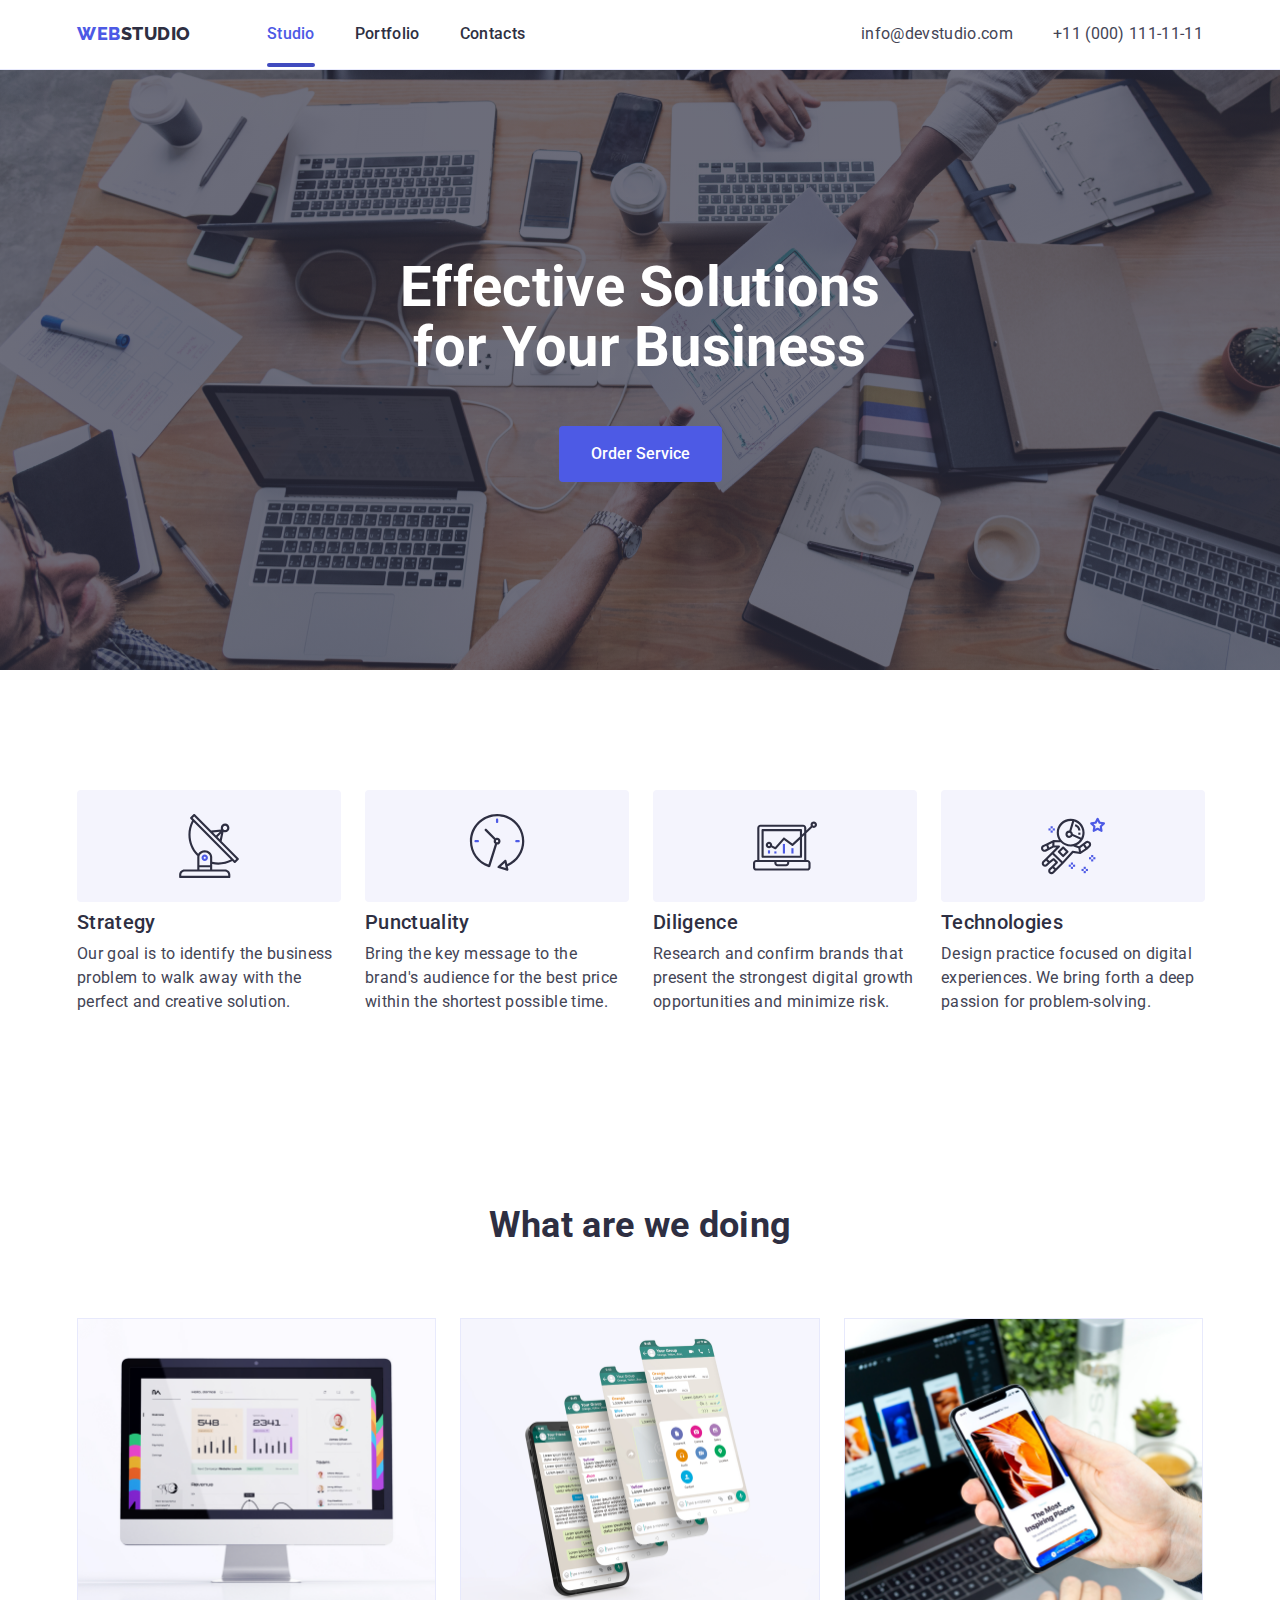
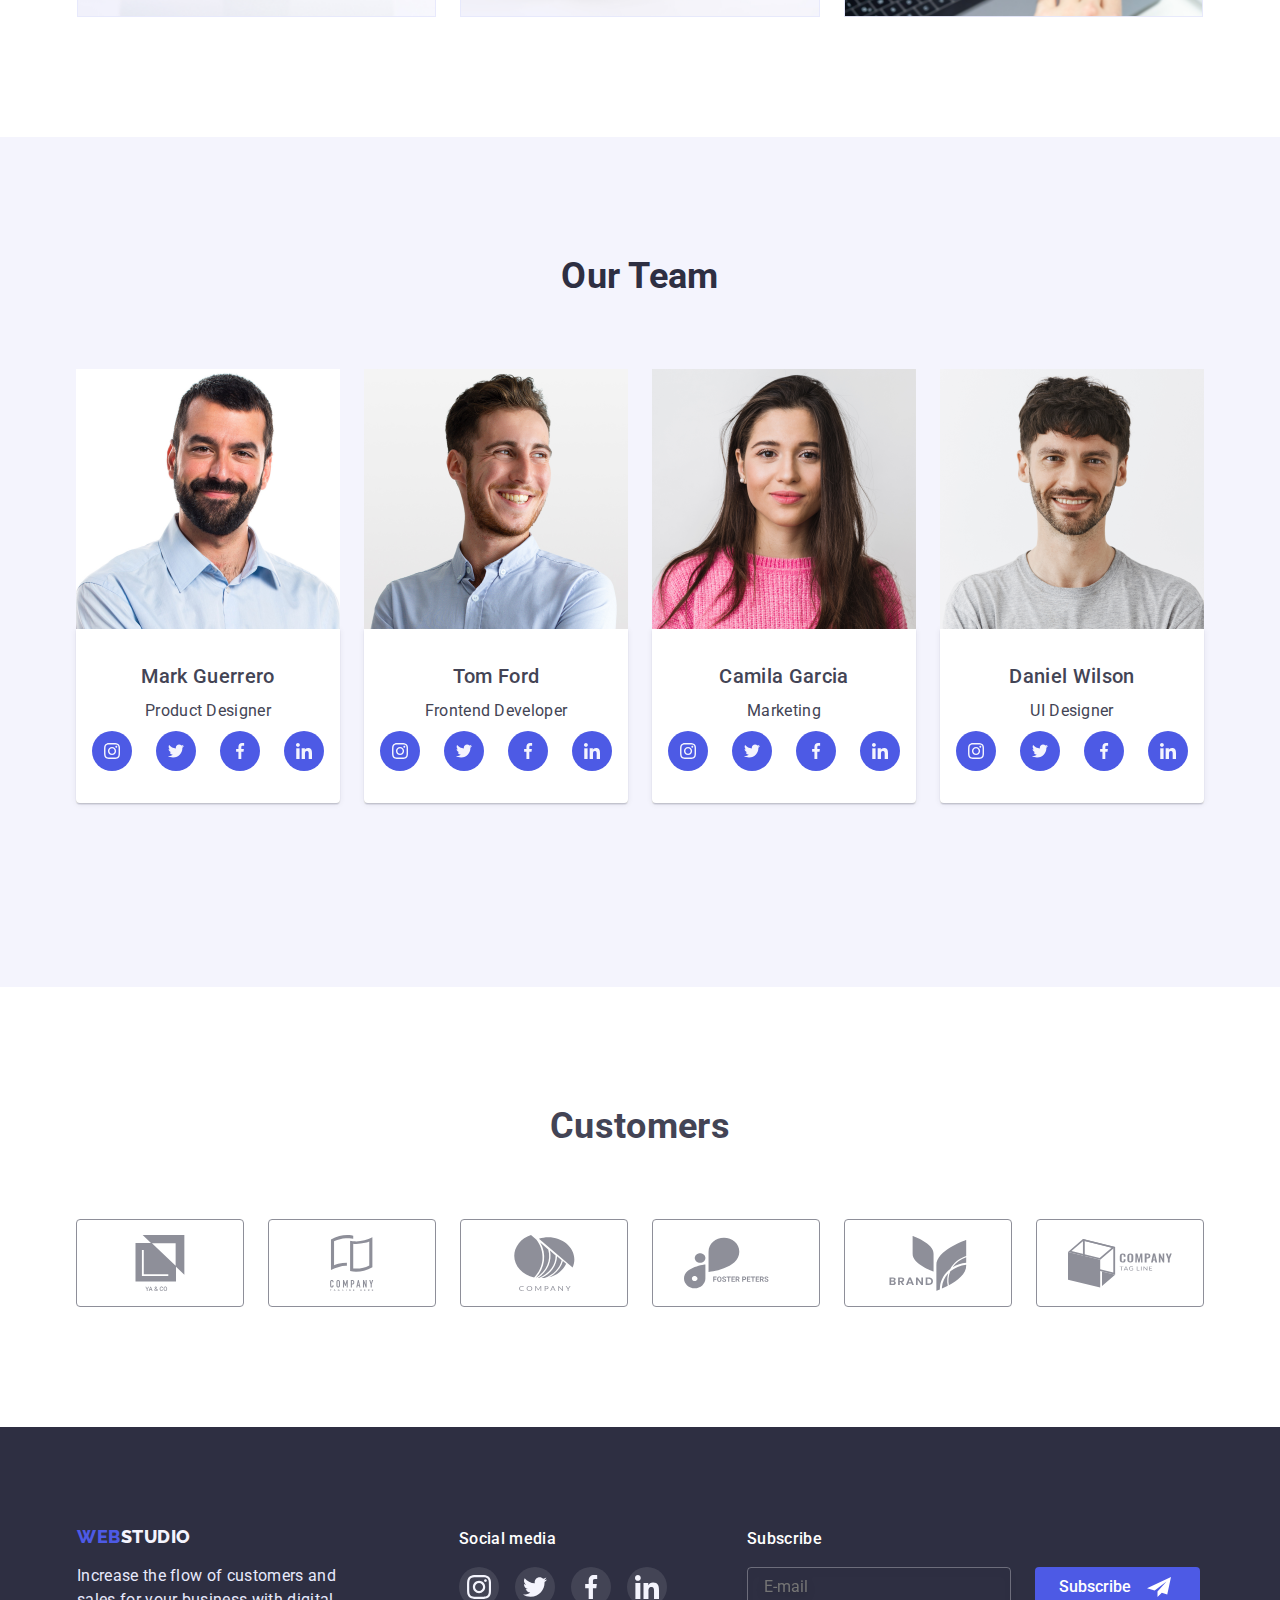
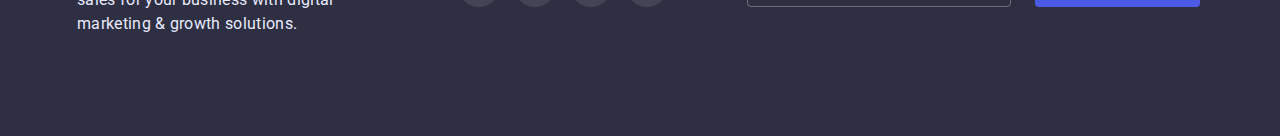
==== commit 2d10602f: "1" ====
--- a/index.html
+++ b/index.html
@@ -430,28 +430,28 @@
           <h2 class="footer-title">Social media</h2>
         <ul class="footer-social-list list">
           <li>
-            <a href="" class="social-list-link">
+            <a href="" class="footer-social-list-link">
               <svg class="social-list-icon-footer social-list-icon">
                 <use href="./images/sprite.svg#icon-instagram"></use>
               </svg>
             </a>
           </li>
           <li>
-            <a href="" class="social-list-link">
+            <a href="" class="footer-social-list-link">
               <svg class="social-list-icon-footer social-list-icon">
                 <use href="./images/sprite.svg#icon-twitter"></use>
               </svg>
             </a>
           </li>
           <li>
-            <a href="" class="social-list-link">
+            <a href="" class="footer-social-list-link">
               <svg class="social-list-icon-footer social-list-icon" >
                 <use href="./images/sprite.svg#icon-facebook"></use>
               </svg>
             </a>
           </li>
           <li>
-            <a href="" class="social-list-link" >
+            <a href="" class="footer-social-list-link" >
               <svg class="social-list-icon-footer social-list-icon">
                 <use href="./images/sprite.svg#icon-linkedin"></use>
               </svg>
--- a/css/style.css
+++ b/css/style.css
@@ -320,14 +320,14 @@
   padding-top: 112px;
   padding-bottom: 112px;
   background-color: var(--secondary-text-color);
-  background-image: linear-gradient(rgba(46, 47, 66, 0.7),rgba(46, 47, 66, 0.7)) ,url(../images/hero-mob1.png);
+  background-image: linear-gradient(rgba(46, 47, 66, 0.7),rgba(46, 47, 66, 0.7)) ,url(../images/hero-mob1.jpg);
   background-size: cover;
 }
 @media (min-devise-pixel-ratio:1),
 (mmin-resolution:96dpi),
 (min-resolution:1ddpx) {
   .hero {
-    background-image: url("../images/hero-mob2.png");
+    background-image: url("../images/bg1-1x.jpg");
   }
 
 }
@@ -335,7 +335,7 @@
 (mmin-resolution:192dpi),
 (min-resolution:2ddpx) {
   .hero {
-    background-image: url("../images/hero-mob2.png");
+    background-image: url("../images/bg1-2x.jpg");
   }
 }
 .team {
@@ -928,6 +928,24 @@
 
 /* mobile */
 @media screen and (min-width: 480px) {
+  .hero {
+    background-image: linear-gradient(rgba(46, 47, 66, 0.7),rgba(46, 47, 66, 0.7)) ,url(../images/hero-mob1.jpg);
+  }
+    
+    @media (min-device-pixel-ratio: 2),
+    (min-resolution: 192dpi),
+    (min-resolution: 2dppx) {
+      .hero {
+        background-image: linear-gradient(rgba(46, 47, 66, 0.7),rgba(46, 47, 66, 0.7)) ,url(../images/bg1-2x.jpg);
+      }
+    }
+    @media (min-device-pixel-ratio: 1),
+    (min-resolution: 86dpi),
+    (min-resolution: 1dppx) {
+      .hero {
+        background-image: linear-gradient(rgba(46, 47, 66, 0.7),rgba(46, 47, 66, 0.7)) ,url(../images/bg1-1x.jpg);
+      }
+    }
   .container {
     max-width:428px;
     /* align-items: center;
@@ -936,9 +954,7 @@
   
   }
 
-  .hero {
-    background-image: linear-gradient(rgba(46, 47, 66, 0.7),rgba(46, 47, 66, 0.7)) ,url(../images/hero-mob1.png);
-  }
+
   .hero-title {
     width: 318px;
 }
@@ -968,6 +984,24 @@
 }
 /* tablet */
 @media screen and (min-width: 768px) {
+  .hero {
+    background-image: linear-gradient(rgba(46, 47, 66, 0.7),rgba(46, 47, 66, 0.7)) ,url(../images/hero-mob1.jpg);
+  }
+    
+    @media (min-device-pixel-ratio: 2),
+    (min-resolution: 192dpi),
+    (min-resolution: 2dppx) {
+      .hero {
+        background-image: linear-gradient(rgba(46, 47, 66, 0.7),rgba(46, 47, 66, 0.7)) ,url(../images/bg2-2x.jpg);
+      }
+    }
+    @media (min-device-pixel-ratio: 1),
+    (min-resolution: 86dpi),
+    (min-resolution: 1dppx) {
+      .hero {
+        background-image: linear-gradient(rgba(46, 47, 66, 0.7),rgba(46, 47, 66, 0.7)) ,url(../images/bg2-1x.jpg);
+      }
+    }
   .container {
     max-width:768px;
 
@@ -993,9 +1027,7 @@
   .mob-menu {
     display:none ;
   }
-  .hero {
-    background-image: linear-gradient(rgba(46, 47, 66, 0.7),rgba(46, 47, 66, 0.7)) ,url(../images/hero-mob1.png);
-  }
+
   .hero-title {
     width: 496px;
     line-height: 1.07;
@@ -1115,9 +1147,6 @@
       margin-left: auto;
       margin-right: auto;
     }
-    .hero {
-      background-image: linear-gradient(rgba(46, 47, 66, 0.7),rgba(46, 47, 66, 0.7)) ,url(../images/hero-tablet1.png);
-  }
 .advantages-link {
   display: none;
 }
@@ -1165,6 +1194,24 @@
 
 /* desktop */
 @media screen and (min-width: 1200px) {
+  .hero {
+    background-image: linear-gradient(rgba(46, 47, 66, 0.7),rgba(46, 47, 66, 0.7)) ,url(../images/people-office.jpg);
+  }
+    
+    @media (min-device-pixel-ratio: 2),
+    (min-resolution: 192dpi),
+    (min-resolution: 2dppx) {
+      .hero {
+        background-image: linear-gradient(rgba(46, 47, 66, 0.7),rgba(46, 47, 66, 0.7)) ,url(../images/bg3-2x.jpg);
+      }
+    }
+    @media (min-device-pixel-ratio: 1),
+    (min-resolution: 86dpi),
+    (min-resolution: 1dppx) {
+      .hero {
+        background-image: linear-gradient(rgba(46, 47, 66, 0.7),rgba(46, 47, 66, 0.7)) ,url(../images/bg3-1x.jpg);
+      }
+    }
   .container {
     max-width:1158px;
   }
@@ -1193,9 +1240,7 @@
     line-height: 1.07;
     font-size: 56px;
   }
-  .hero {
-    background-image: linear-gradient(rgba(46, 47, 66, 0.7),rgba(46, 47, 66, 0.7)) ,url(../images/people-office.png);
-  }
+ 
   .advantages {
     display: flex;
     gap: 24px;
@@ -1212,6 +1257,7 @@
   font-size: 20px;
   line-height: 24px;
   margin-top: 8px;
+  text-align: left;
   }
 
 .img-list {
@@ -1280,6 +1326,7 @@
   font-size: 16px;
   line-height: 1.5;
   color:var(--btn-hero-color);
+  text-align: left;
 }
 .footer-social-list {
   display: flex;
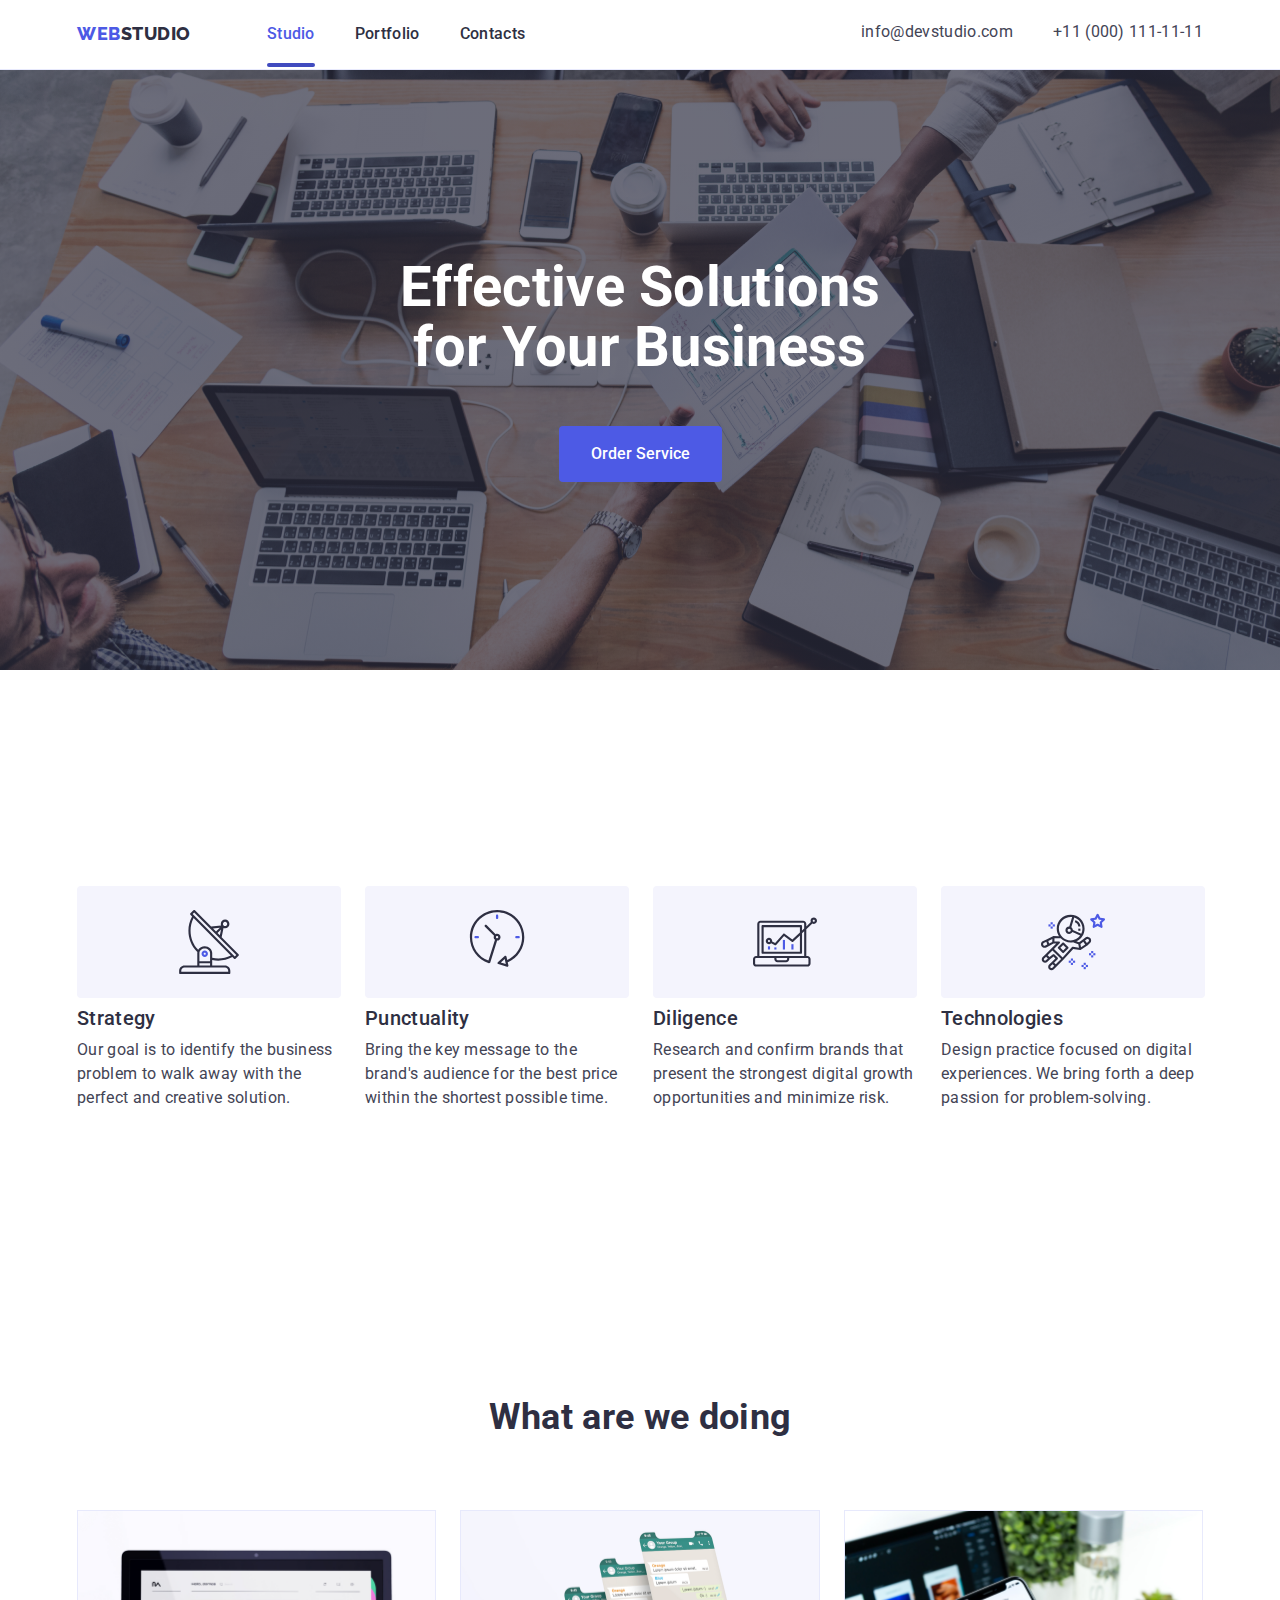
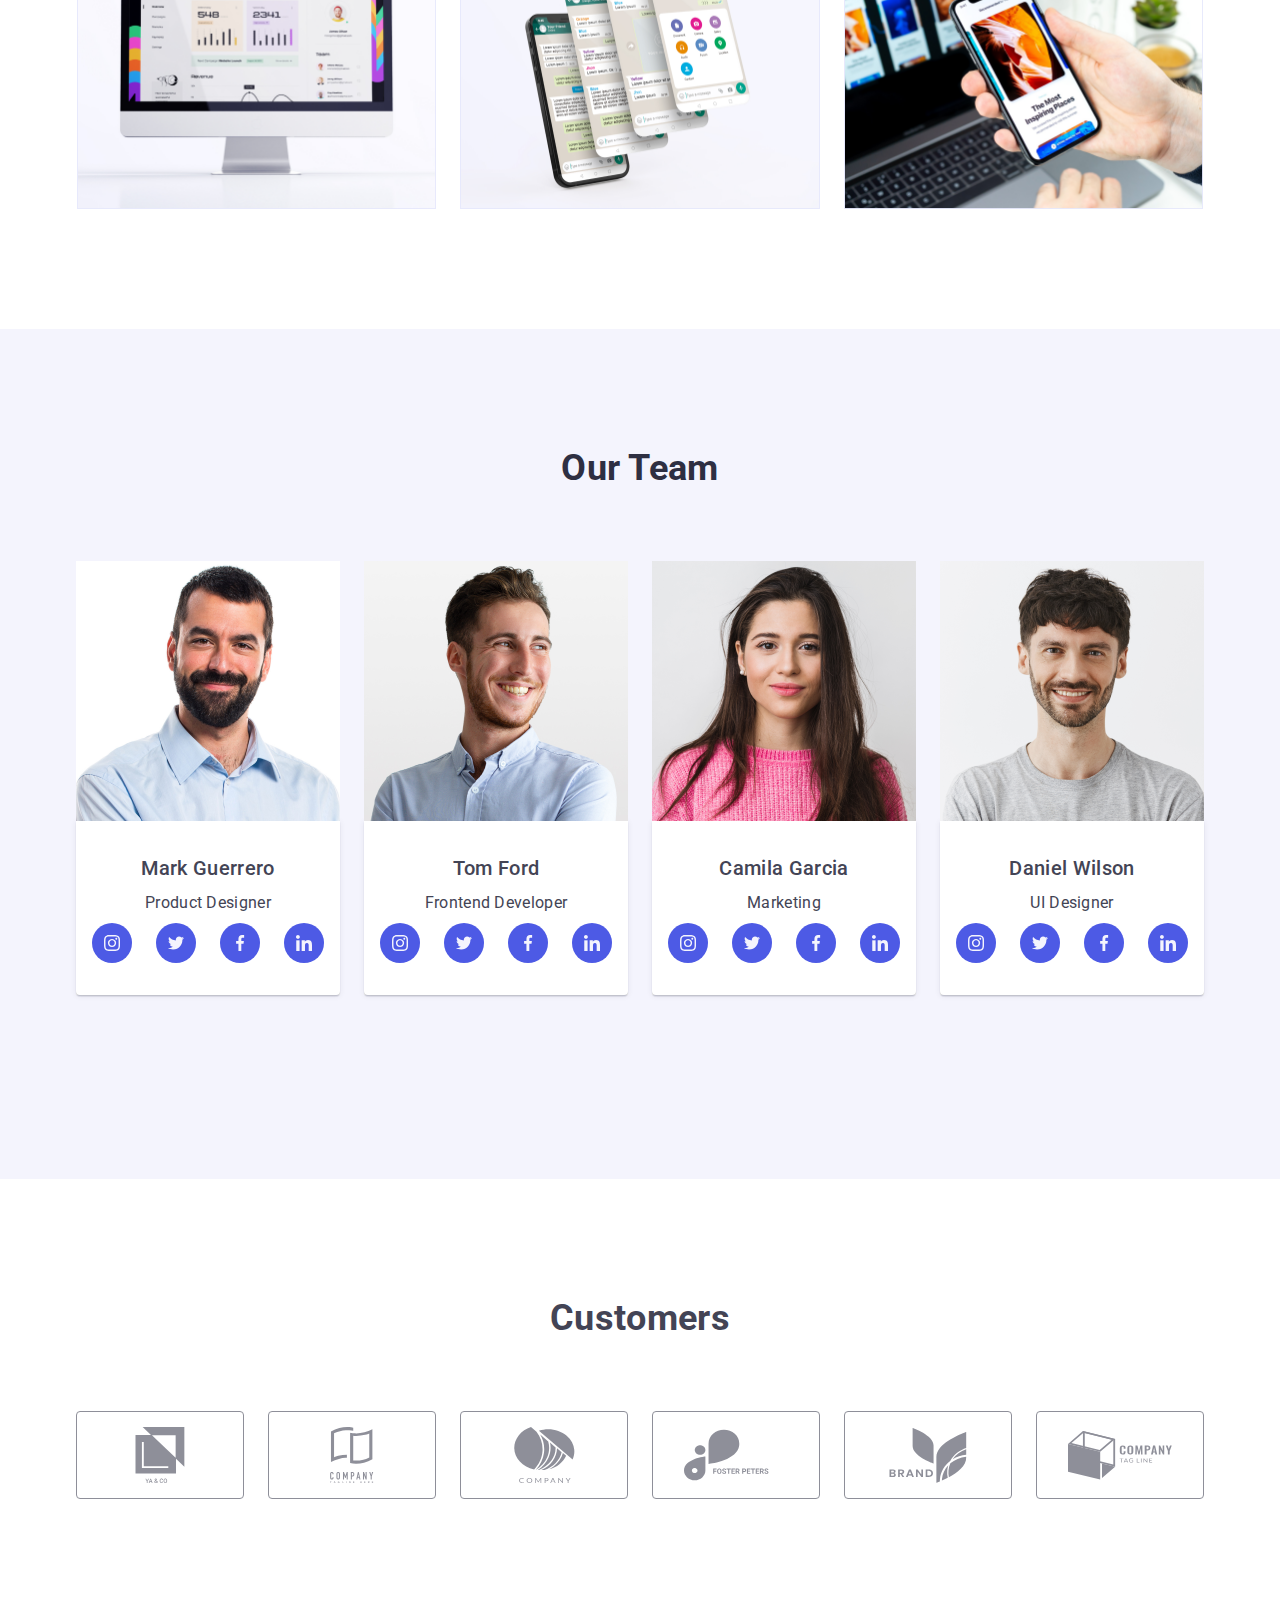
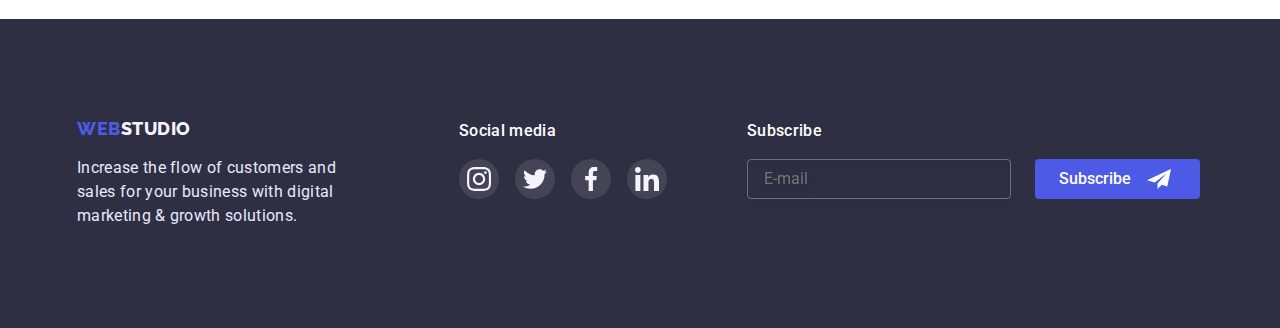
==== commit b62d7aff: "1" ====
--- a/index.html
+++ b/index.html
@@ -66,10 +66,10 @@
             </button>
             <ul class="mob-menu-list">
               <li class="mob-menu-list-item">
-                <a class="mob-menu-item mob-header-link nav-link is-active" href="./index.html">Studio</a>
+                <a class="mob-menu-item mob-header-link nav-link " href="./index.html">Studio</a>
               </li>
               <li class="mob-menu-list-item">
-                <a class="mob-menu-item mob-header-link nav-link" href="./portfolio.html">Portfolio</a>
+                <a class="mob-menu-item mob-header-link nav-link is-active" href="./portfolio.html">Portfolio</a>
               </li>
               <li class="mob-menu-list-item">
                 <a class="mob-menu-item mob-header-link nav-link " href="">Contacts</a>
@@ -366,7 +366,7 @@
     </section>
 
     <section class="customers ">
-        <div class="container customer-container">
+        <div class="container customers-container">
           <h2 class="customers-descr">Customers</h2>
           <ul class="list customers-list">
             <li class="customers-link">
--- a/css/style.css
+++ b/css/style.css
@@ -461,8 +461,8 @@
   margin-bottom: 72px;
 }
 .customers {
-  margin-top: 130px;
-  margin-bottom: 120px;
+  padding-top: 130px;
+  padding-bottom: 120px;
 }
 .customers-list {
   display: flex;
@@ -544,7 +544,7 @@
 }
 .mob-social-list {
   display:flex;
-  gap: 45px;
+  gap: 42px;
 }
 .mob-menu-item {
   width: 148px;
@@ -607,10 +607,10 @@
   transition:  opacity 250ms cubic-bezier(0.4 , 0 , 0.2 , 1),
   visibility 250ms cubic-bezier(0.4 , 0 , 0.2 , 1);
 }
-.is-open {
+/* .is-open {
   transition:  opacity 250ms cubic-bezier(0.4 , 0 , 0.2 , 1),
   visibility 250ms cubic-bezier(0.4 , 0 , 0.2 , 1);
-}
+} */
 .mob-backdrop {
   position: fixed;
   z-index: 100;
@@ -647,6 +647,8 @@
   opacity: 0;
   visibility: hidden;
   pointer-events: none;
+  transition:  opacity 250ms cubic-bezier(0.4 , 0 , 0.2 , 1),
+  visibility 250ms cubic-bezier(0.4 , 0 , 0.2 , 1);
 }
 
 .mob-menu.is-open {
@@ -831,11 +833,11 @@
   visibility: hidden;
   pointer-events: none;
 }
-.is-open { 
+/* .is-open { 
   opacity: 0;
   visibility: hidden;
   pointer-events: none;
-}
+} */
 .team-list-img-wrapper {
   position: relative;
   overflow: hidden;
@@ -958,12 +960,14 @@
   .hero-title {
     width: 318px;
 }
-
-
-.advantages-item {
-  /* flex-basis: calc((100%-72px) / 4); */
+/* .customers-container {
+  max-width: 192px;
+} */
+
+/* .advantages-item {
+  flex-basis: calc((100%-72px) / 4);
   margin-top:72px;
-}
+} */
 .mob-social-list {
   display: flex;
   gap: 56px;
@@ -972,7 +976,7 @@
   font-size: 36px;
 }
 .team-item:not(:last-child) {
-  margin-bottom: 72px;
+  gap:72px;
 }
 .modal-form-chek-desc {
   font-size: 12px;
@@ -1023,6 +1027,7 @@
   }
   .contacts-list>.contacts-item {
     margin:0;
+    margin-bottom: 4px;
   }
   .mob-menu {
     display:none ;
@@ -1042,7 +1047,7 @@
     gap:24px;
   }
   .team-item:not(:last-child) {
-  margin-bottom: 64px;
+  gap: 24px;
 }
 .team-item {
   margin-bottom: 64px;
@@ -1081,8 +1086,8 @@
       width: 168px;
     }
     .customers {
-      margin-top: 96px;
-      margin-bottom: 96px;
+      padding-top: 96px;
+      padding-bottom: 96px;
     }
     .footer-wraper {
       display: flex;
@@ -1117,6 +1122,8 @@
       font-size: 16px;
       line-height: 1.5;
       color:var(--btn-hero-color);
+    text-align: left;
+
     }
     .footer-social-list {
       display: flex;
@@ -1151,8 +1158,8 @@
   display: none;
 }
 .advatages-list {
-  margin-top: 96px;
-  margin-bottom: 96px;
+  padding-top: 96px;
+  padding-bottom: 96px;
 }
 .customers-link {
   width: calc((100% - 72px) / 3);
@@ -1271,8 +1278,8 @@
     flex-wrap: nowrap;
 }
 .customers {
-  margin-top: 120px;
-  margin-bottom: 120px;
+ padding-top: 120px;
+  padding-bottom: 120px;
 }
 img {
   display: block;
@@ -1383,8 +1390,8 @@
   flex-wrap: nowrap;
 }
 .advatages-list {
-  margin-top: 120px;
-    margin-bottom: 120px;
+  padding-top: 120px;
+  padding-bottom: 120px;
 }
 .customers-link {
   display:flex;
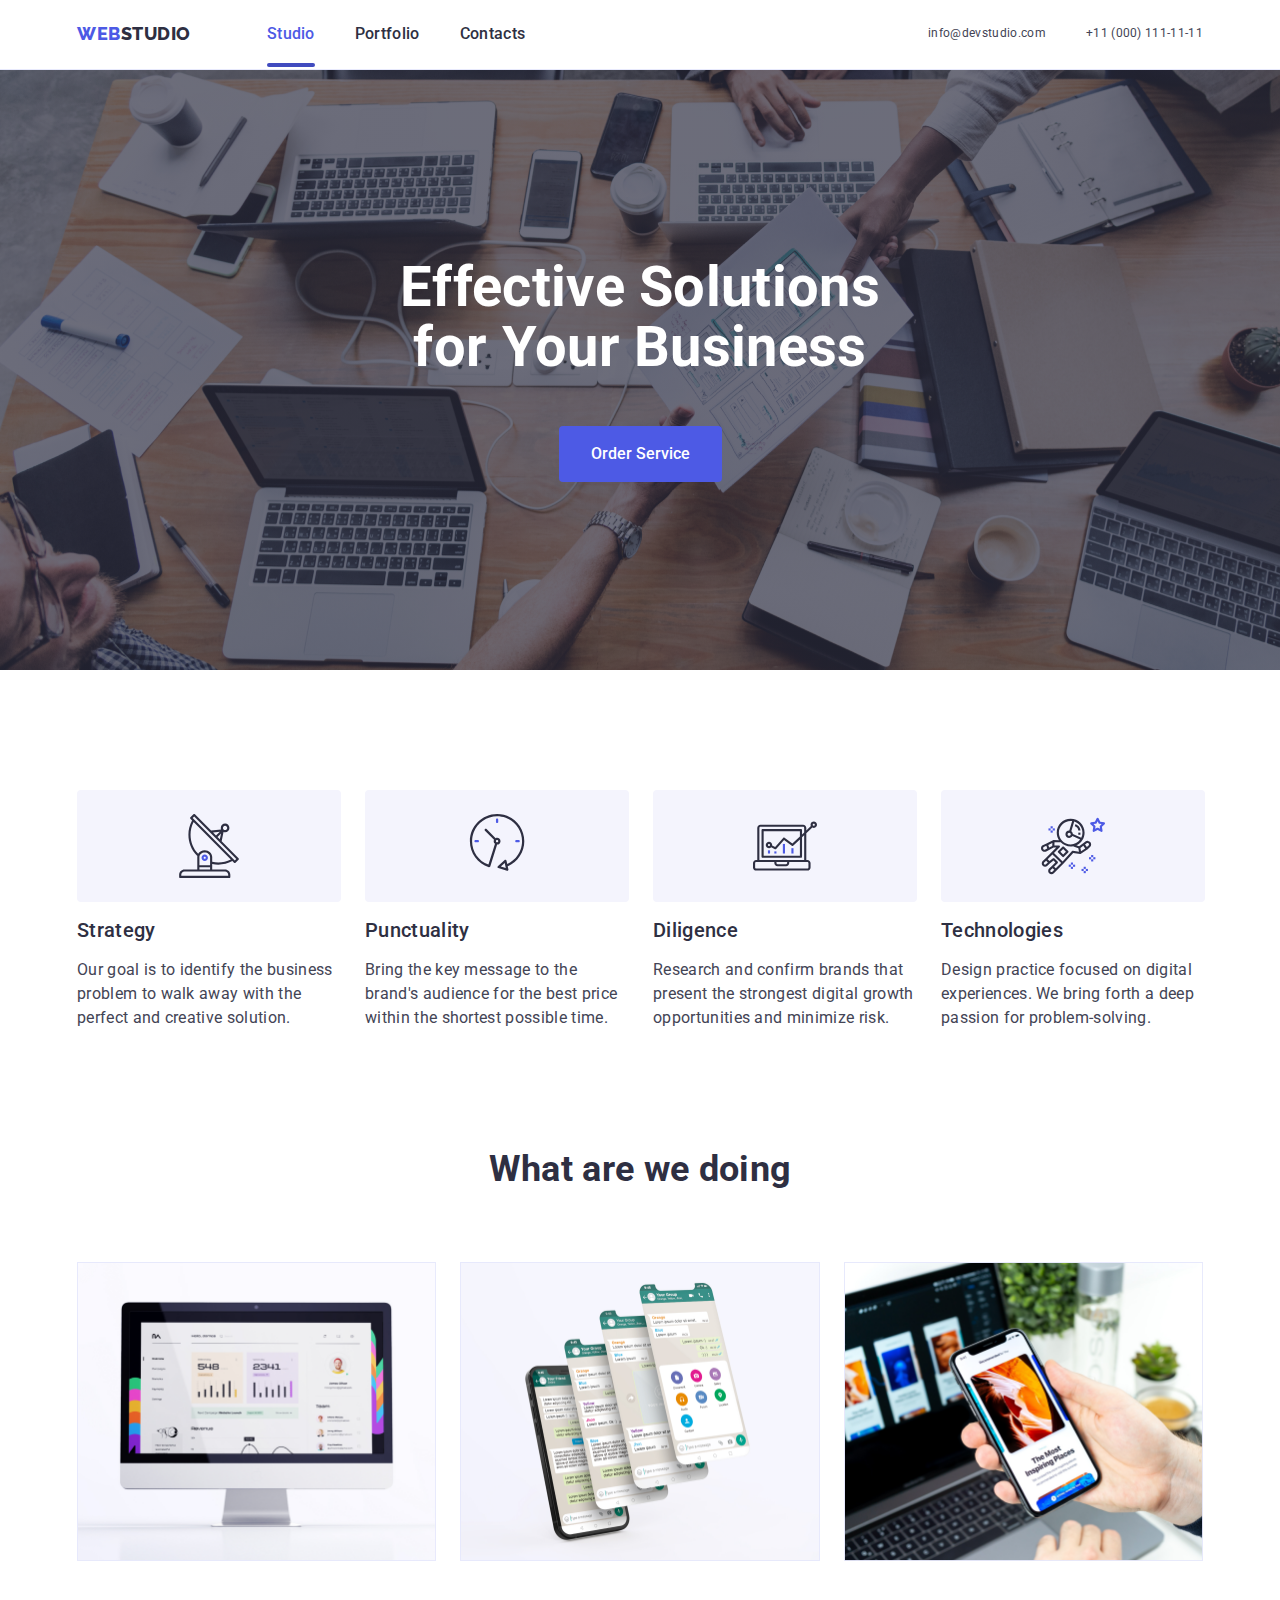
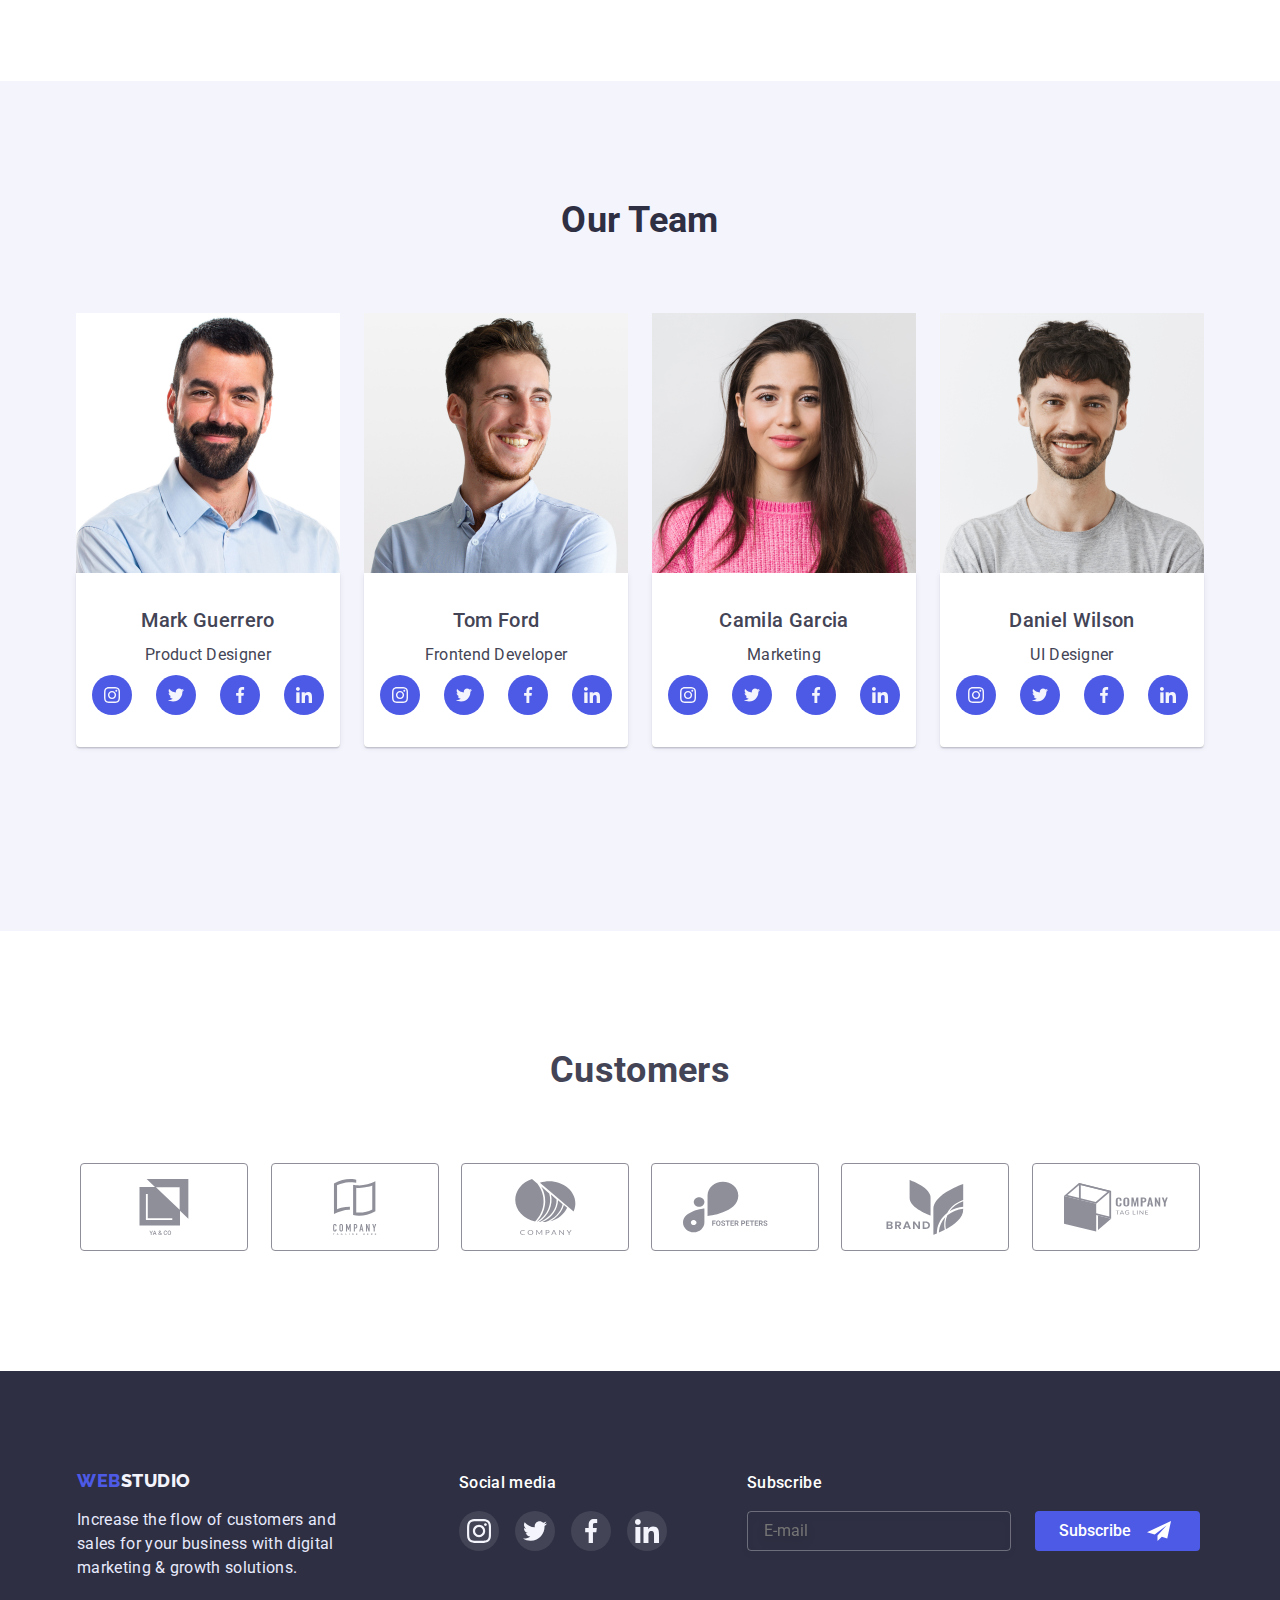
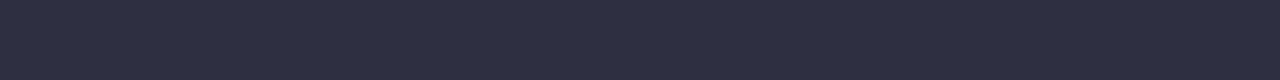
==== commit eee5c00e: "1" ====
--- a/index.html
+++ b/index.html
@@ -31,7 +31,7 @@
               <a class="nav-link header-link studio-current " href="./index.html">Studio</a>
             </li>
             <li class="nav-item">
-              <a class="nav-link header-link  " href="./portfolio.html">Portfolio</a>
+              <a class="nav-link header-link " href="./portfolio.html">Portfolio</a>
             </li>
             <li class="nav-item">
               <a class="nav-link header-link " href="">Contacts</a>
@@ -66,10 +66,10 @@
             </button>
             <ul class="mob-menu-list">
               <li class="mob-menu-list-item">
-                <a class="mob-menu-item mob-header-link nav-link " href="./index.html">Studio</a>
+                <a class="mob-menu-item mob-header-link nav-link is-active" href="./index.html">Studio</a>
               </li>
               <li class="mob-menu-list-item">
-                <a class="mob-menu-item mob-header-link nav-link is-active" href="./portfolio.html">Portfolio</a>
+                <a class="mob-menu-item mob-header-link nav-link " href="./portfolio.html">Portfolio</a>
               </li>
               <li class="mob-menu-list-item">
                 <a class="mob-menu-item mob-header-link nav-link " href="">Contacts</a>
--- a/css/style.css
+++ b/css/style.css
@@ -398,8 +398,8 @@
 
 }
 .advatages-list {
-  margin-top: 96px;
-  margin-bottom: 96px;
+  padding-top: 96px;
+  padding-bottom: 96px;
 }
 /* .advantages-descr:not(:first-child) {
  padding-top: 72px;
@@ -468,7 +468,7 @@
   display: flex;
   justify-content: center;
   align-items: center;
-  column-gap: 24px;
+  column-gap: 16px;
   flex-wrap: wrap;
   row-gap: 72px;
 }
@@ -488,7 +488,7 @@
 .customers-link {
   display:flex;
   justify-content: center;
-  width: calc((100% - 24px) / 2)
+  width: calc((100% - 16px) / 2)
 }
 
 
@@ -927,13 +927,23 @@
   height:24px;
   fill: #FFFFFF;
 }
+/* .customers-container {
+  width: 192px;
+} */
 
 /* mobile */
 @media screen and (min-width: 480px) {
-  .hero {
+  /* .hero {
     background-image: linear-gradient(rgba(46, 47, 66, 0.7),rgba(46, 47, 66, 0.7)) ,url(../images/hero-mob1.jpg);
-  }
+  } */
     
+  @media (min-device-pixel-ratio: 1),
+  (min-resolution: 86dpi),
+  (min-resolution: 1dppx) {
+    .hero {
+      background-image: linear-gradient(rgba(46, 47, 66, 0.7),rgba(46, 47, 66, 0.7)) ,url(../images/bg1-1x.jpg);
+    }
+  }
     @media (min-device-pixel-ratio: 2),
     (min-resolution: 192dpi),
     (min-resolution: 2dppx) {
@@ -941,13 +951,7 @@
         background-image: linear-gradient(rgba(46, 47, 66, 0.7),rgba(46, 47, 66, 0.7)) ,url(../images/bg1-2x.jpg);
       }
     }
-    @media (min-device-pixel-ratio: 1),
-    (min-resolution: 86dpi),
-    (min-resolution: 1dppx) {
-      .hero {
-        background-image: linear-gradient(rgba(46, 47, 66, 0.7),rgba(46, 47, 66, 0.7)) ,url(../images/bg1-1x.jpg);
-      }
-    }
+
   .container {
     max-width:428px;
     /* align-items: center;
@@ -960,9 +964,6 @@
   .hero-title {
     width: 318px;
 }
-/* .customers-container {
-  max-width: 192px;
-} */
 
 /* .advantages-item {
   flex-basis: calc((100%-72px) / 4);
@@ -988,10 +989,17 @@
 }
 /* tablet */
 @media screen and (min-width: 768px) {
-  .hero {
+  /* .hero {
     background-image: linear-gradient(rgba(46, 47, 66, 0.7),rgba(46, 47, 66, 0.7)) ,url(../images/hero-mob1.jpg);
   }
-    
+     */
+  @media (min-device-pixel-ratio: 1),
+  (min-resolution: 86dpi),
+  (min-resolution: 1dppx) {
+    .hero {
+      background-image: linear-gradient(rgba(46, 47, 66, 0.7),rgba(46, 47, 66, 0.7)) ,url(../images/bg2-1x.jpg);
+    }
+  }
     @media (min-device-pixel-ratio: 2),
     (min-resolution: 192dpi),
     (min-resolution: 2dppx) {
@@ -999,16 +1007,13 @@
         background-image: linear-gradient(rgba(46, 47, 66, 0.7),rgba(46, 47, 66, 0.7)) ,url(../images/bg2-2x.jpg);
       }
     }
-    @media (min-device-pixel-ratio: 1),
-    (min-resolution: 86dpi),
-    (min-resolution: 1dppx) {
-      .hero {
-        background-image: linear-gradient(rgba(46, 47, 66, 0.7),rgba(46, 47, 66, 0.7)) ,url(../images/bg2-1x.jpg);
-      }
-    }
+
   .container {
     max-width:768px;
 
+  }
+  .contacts-item > .contacts-link {
+    font-size: 12px;
   }
   .modal {
     overflow-y: auto;
@@ -1063,7 +1068,9 @@
   .advantages-item {
     width: calc((100% - 48px) / 2);
     margin-top: 0;
-    padding-bottom: 72px;
+    display: flex;
+    flex-direction: column;
+    gap: 8px;
 }
     .img-list {
       display: none;
@@ -1196,15 +1203,27 @@
 .customer-container {
 max-width: 586px;
 }
+.advantages-descr {
+  text-align: left;
+}
+.customers-container {
+  max-width: 582px;
+}
 }
 
 
 /* desktop */
 @media screen and (min-width: 1200px) {
-  .hero {
+  /* .hero {
     background-image: linear-gradient(rgba(46, 47, 66, 0.7),rgba(46, 47, 66, 0.7)) ,url(../images/people-office.jpg);
-  }
-    
+  } */
+  @media (min-device-pixel-ratio: 1),
+  (min-resolution: 86dpi),
+  (min-resolution: 1dppx) {
+    .hero {
+      background-image: linear-gradient(rgba(46, 47, 66, 0.7),rgba(46, 47, 66, 0.7)) ,url(../images/bg3-1x.jpg);
+    }
+  }
     @media (min-device-pixel-ratio: 2),
     (min-resolution: 192dpi),
     (min-resolution: 2dppx) {
@@ -1212,13 +1231,7 @@
         background-image: linear-gradient(rgba(46, 47, 66, 0.7),rgba(46, 47, 66, 0.7)) ,url(../images/bg3-2x.jpg);
       }
     }
-    @media (min-device-pixel-ratio: 1),
-    (min-resolution: 86dpi),
-    (min-resolution: 1dppx) {
-      .hero {
-        background-image: linear-gradient(rgba(46, 47, 66, 0.7),rgba(46, 47, 66, 0.7)) ,url(../images/bg3-1x.jpg);
-      }
-    }
+
   .container {
     max-width:1158px;
   }
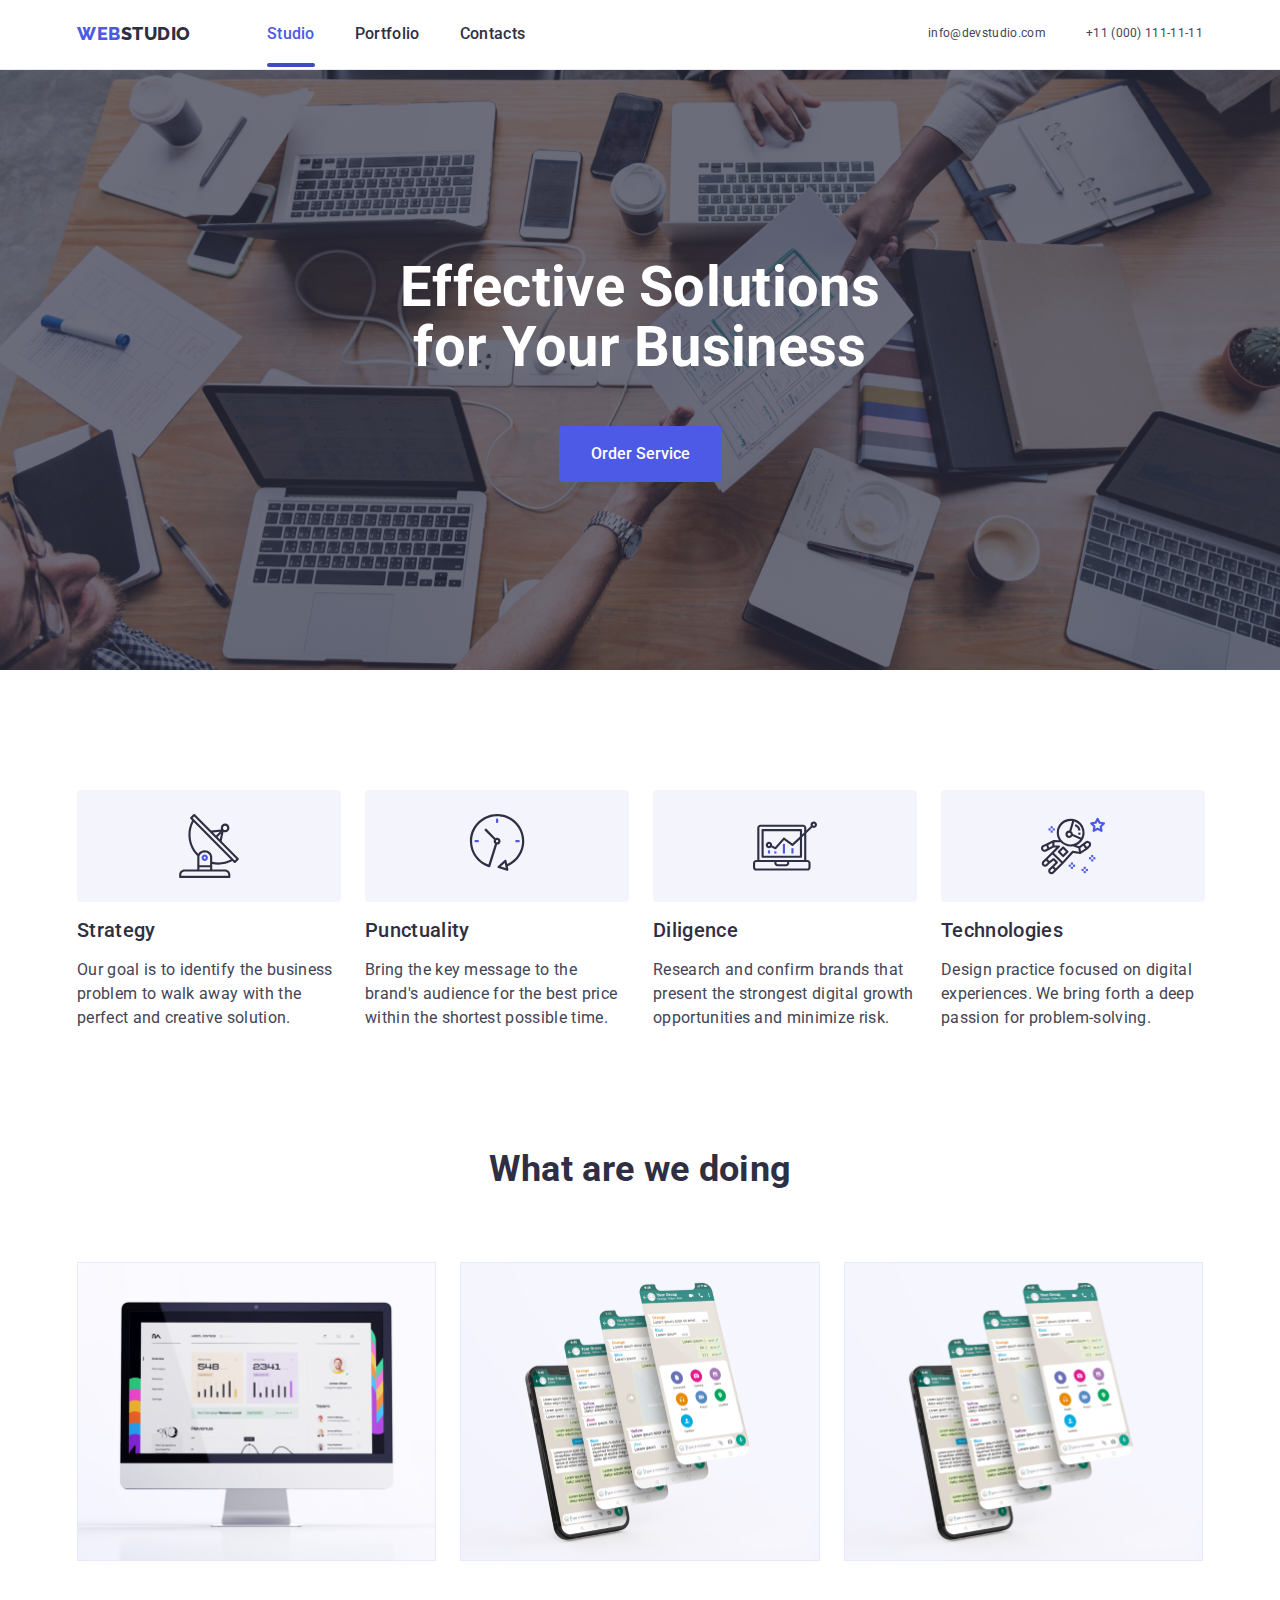
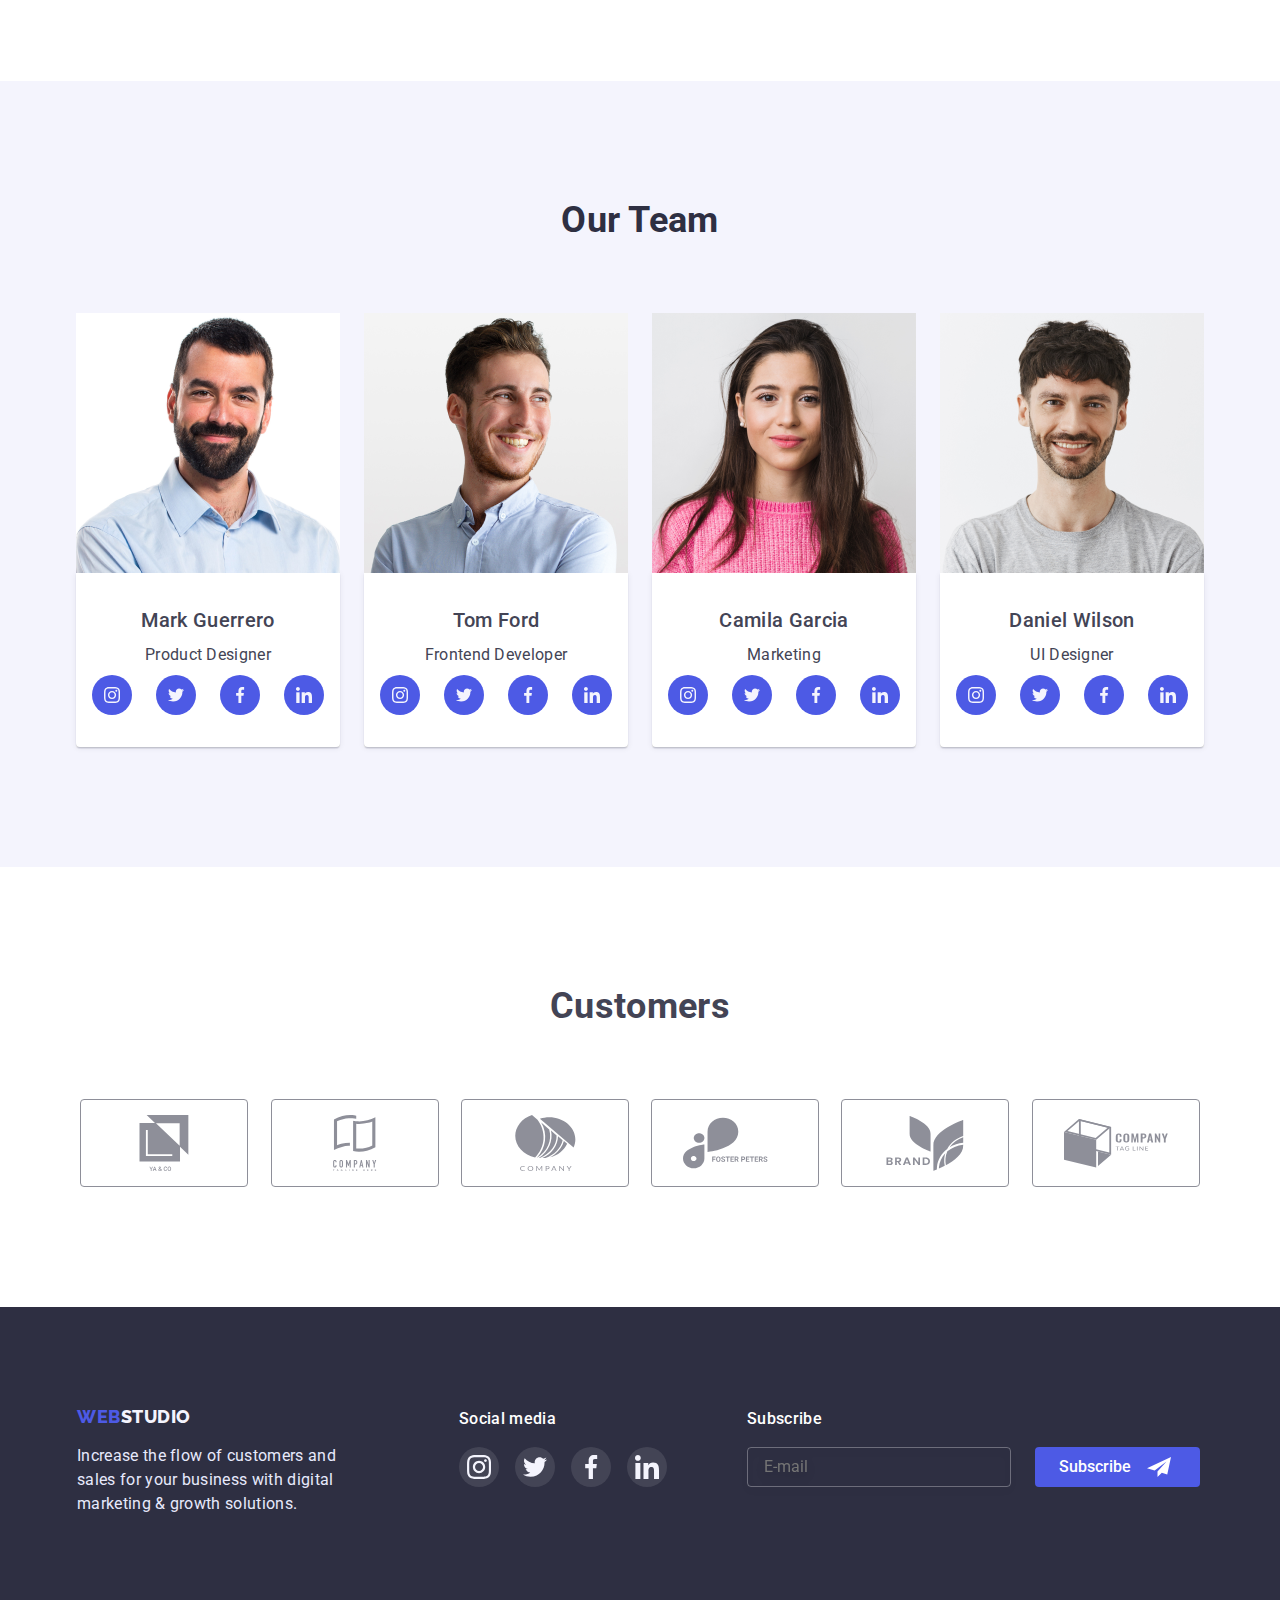
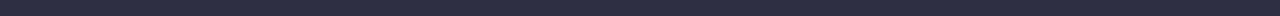
==== commit c84035fe: "Update index.html" ====
--- a/index.html
+++ b/index.html
@@ -196,13 +196,13 @@
           <h2 class="title example-title">What are we doing</h2>
           <ul class="example-pictures list">
             <li class="example-pictures-list">
-              <img srcset="./images/img1-2x.jpg" src="./images/img1-1x.jpg" alt="imac" width="360" />
+              <img srcset="./images/img1-1x.jpg , ./images/img1-2x.jpg" src="./images/imac.jpg" alt="imac" width="360" />
             </li>
             <li class="example-pictures-list">
-              <img srcset="./images/img2-2x.jpg" src="./images/img2-1x.jpg" alt="iphone" width="360" />
+              <img srcset="./images/img2-1x.jpg , ./images/img2-2x.jpg" src="./images/iphone.jpg" alt="iphone" width="360" />
             </li>
             <li class="example-pictures-list">
-              <img srcset="./images/img3-2x.jpg" src="./images/img3-1x.jpg" alt="maciphone" width="360" />
+              <img srcset="./images/img2-1x.jpg , ./images/img3-2x.jpg" src="./images/maciphone.jpg" alt="maciphone" width="360" />
             </li>
           </ul>
         </div>
@@ -214,7 +214,7 @@
           <h2 class="title team-title">Our Team</h2>
           <ul class="list team-list">
             <li class="team-item">
-              <img srcset="./images/man1-2x.jpg" src="./images/man1-1x.jpg" alt="man1" width="264" />
+              <img srcset="./images/man1-1x.jpg , ./images/man1-2x.jpg" src="./images/man1.jpg" alt="man1" width="264" />
               <div class="team-worker">
               <h3 class="decsr team-descr">Mark Guerrero</h3>
               <p class="sub-descr">Product Designer</p>
@@ -251,7 +251,7 @@
           </div>
         </li>
             <li class="team-item">
-              <img srcset="./images/man2-2x.jpg" src="./images/man2-1x.jpg" alt="man2" width="264" />
+              <img srcset="./images/man2-1x.jpg , ./images/man2-2x.jpg" src="./images/man2.jpg" alt="man2" width="264" />
               <div class="team-worker">
               <h3 class="decsr team-descr">Tom Ford</h3>
               <p class="sub-descr">Frontend Developer</p>
@@ -288,7 +288,7 @@
           </div>
         </li>
             <li class="team-item">
-              <img srcset="./images/girl-2x.jpg" src="./images/girl-1x.jpg" alt="girl" width="264" />
+              <img srcset="./images/girl-1x.jpg , ./images/girl-2x.jpg" src="./images/girl.jpg" alt="girl" width="264" />
               <div class="team-worker">
               <h3 class="decsr team-descr">Camila Garcia</h3>
               <p class="sub-descr">Marketing</p>
@@ -325,7 +325,7 @@
             </div>
           </li>
             <li class="team-item">
-              <img srcset="./images/man3-2x.jpg" src="./images/man3-1x.jpg" alt="man3" width="264" />
+              <img srcset="./images/man3-1x.jpg , ./images/man3-2x.jpg" src="./images/man3.jpg" alt="man3" width="264" />
               <div class="team-worker">
               <h3 class="decsr team-descr">Daniel Wilson</h3>
               <p class="sub-descr">UI Designer</p>
--- a/css/style.css
+++ b/css/style.css
@@ -347,7 +347,7 @@
   flex-direction: column;
   display: flex;
   align-items: center;
-  gap:24px
+  gap:72px
 }
 .team-item {
   background-color: var(--btn-hero-color);
@@ -1049,13 +1049,13 @@
     width: 736px;
     row-gap: 74px;
     flex-direction: inherit;
-    gap:24px;
+    gap: 72px 24px;
   }
   .team-item:not(:last-child) {
   gap: 24px;
 }
 .team-item {
-  margin-bottom: 64px;
+  /* margin-bottom: 64px; */
   width: 264px;
 }
 .team {
@@ -1080,7 +1080,7 @@
       flex-direction:row;
       flex-wrap: wrap;
       justify-content: center;
-      gap: 24px;
+      gap: 64px 24px;
     }
     img {
       display: block;
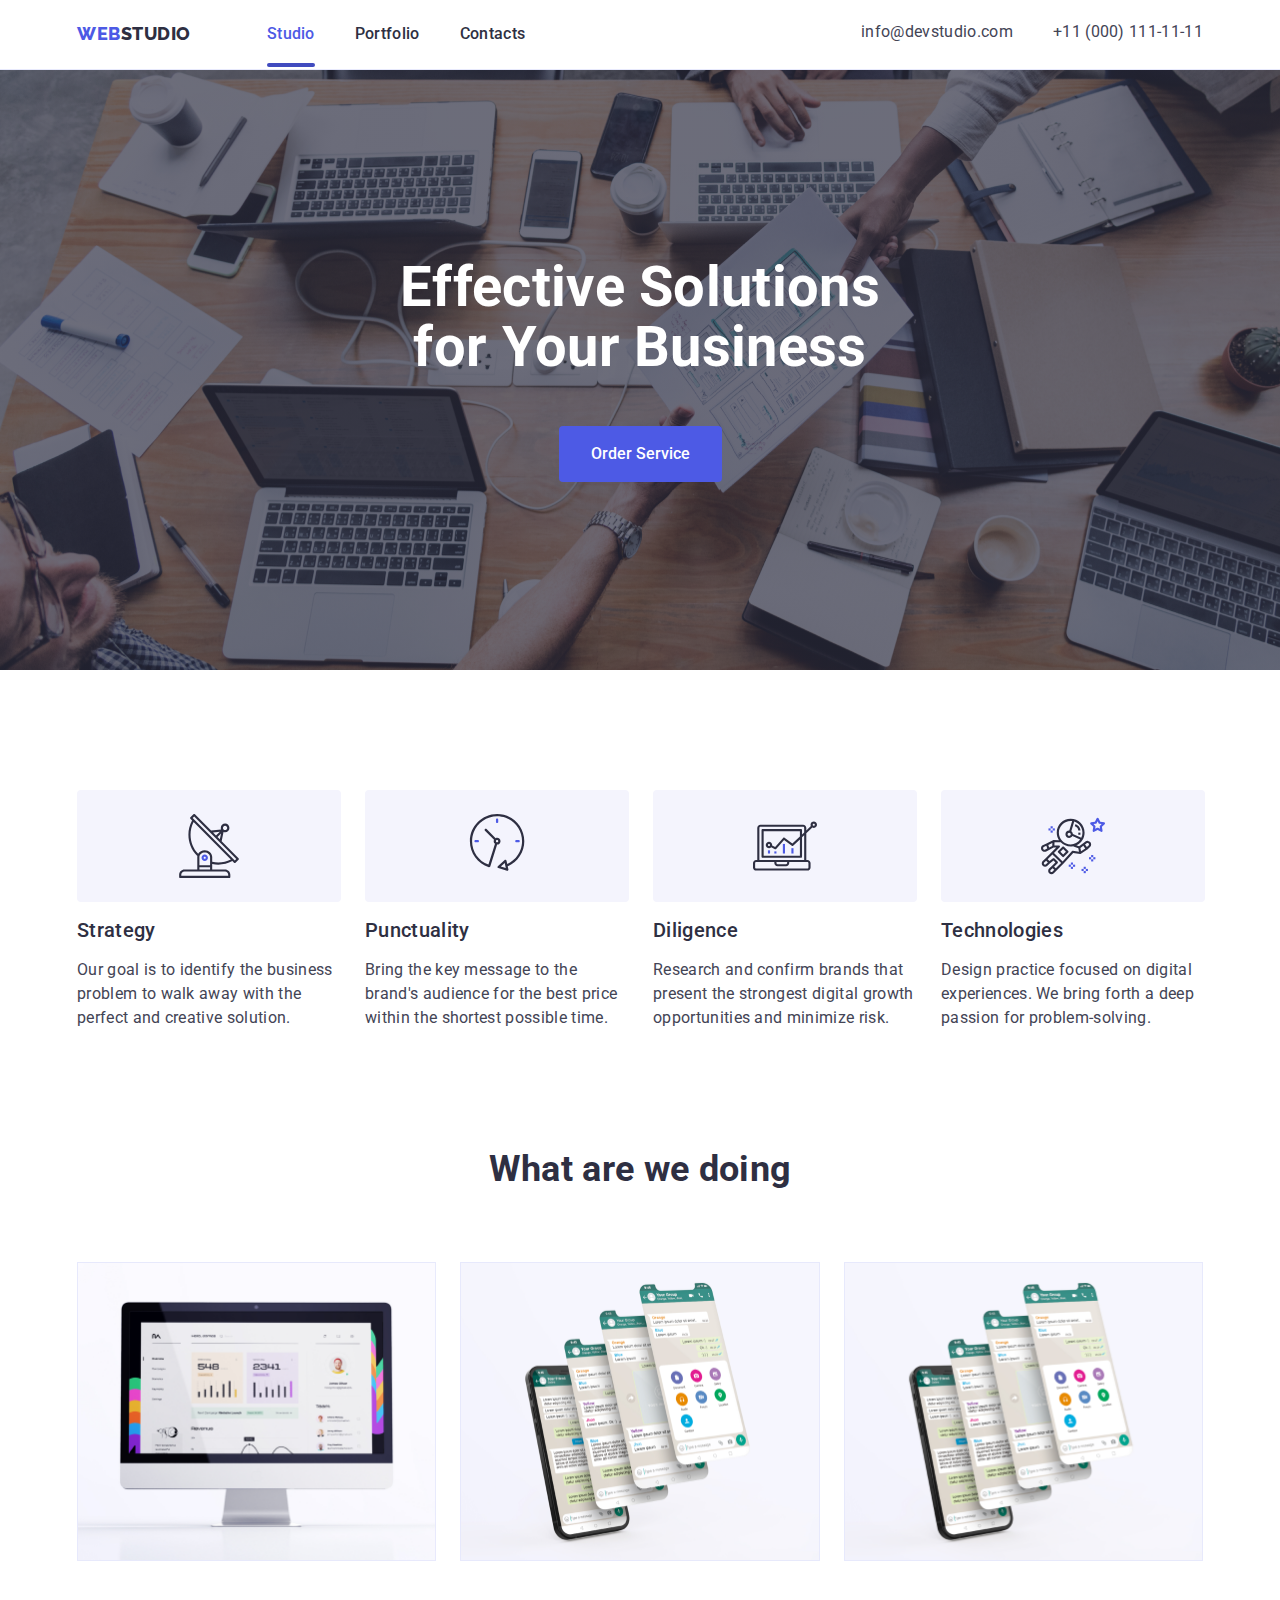
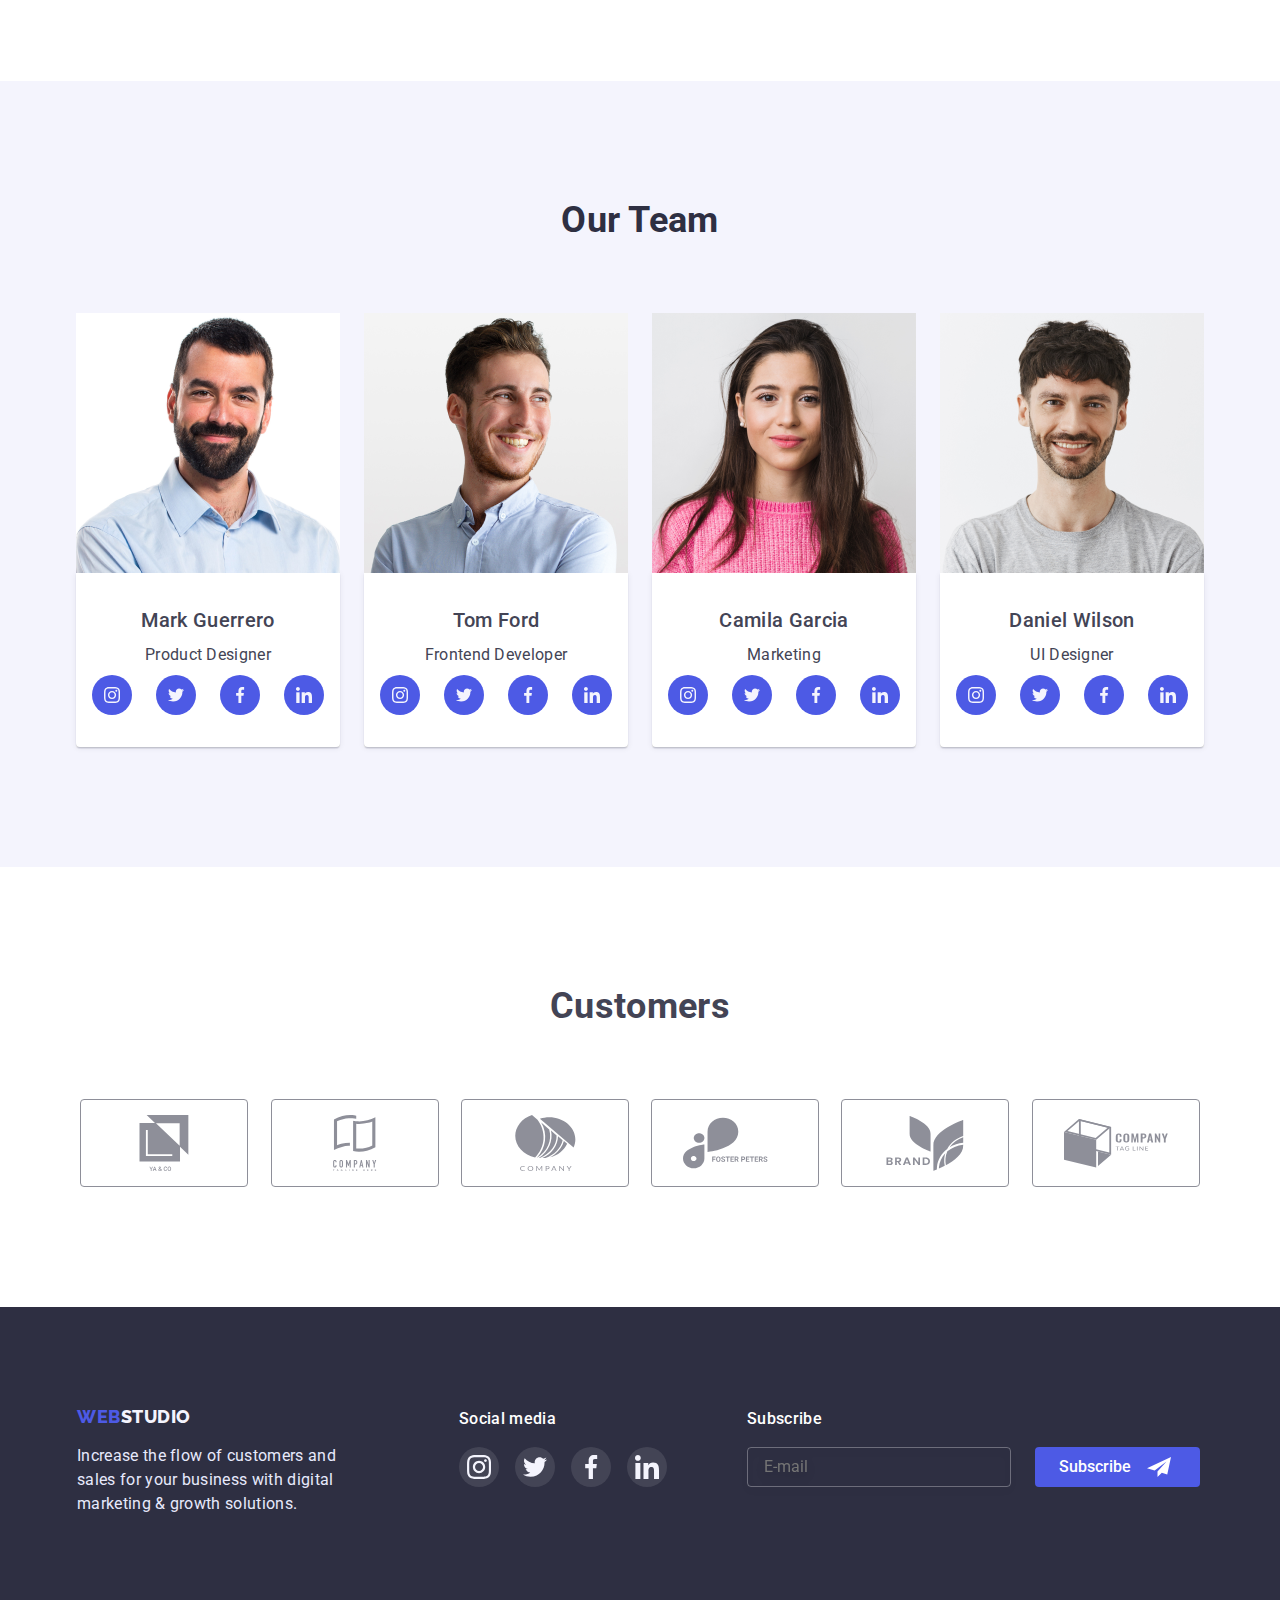
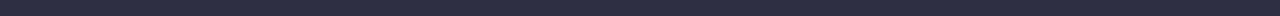
==== commit 4b5fc7ab: "1" ====
--- a/index.html
+++ b/index.html
@@ -145,7 +145,7 @@
                   </svg>
                 </div>
               <h3 class="decsr advantages-descr">Strategy</h3>
-              <p>
+              <p class="advantages-sub-descr">
                 Our goal is to identify the business problem to walk away with
                 the perfect and creative solution.
               </p>
@@ -157,7 +157,7 @@
                 </svg>
               </div>
               <h3 class="decsr advantages-descr">Punctuality</h3>
-              <p>
+              <p class="advantages-sub-descr">
                 Bring the key message to the brand's audience for the best price
                 within the shortest possible time.
               </p>
@@ -169,7 +169,7 @@
                 </svg>
               </div>
               <h3 class="decsr advantages-descr">Diligence</h3>
-              <p>
+              <p class="advantages-sub-descr">
                 Research and confirm brands that present the strongest digital
                 growth opportunities and minimize risk.
               </p>
@@ -181,7 +181,7 @@
                 </svg>
               </div>
               <h3 class="decsr advantages-descr">Technologies</h3>
-              <p>
+              <p class="advantages-sub-descr">
                 Design practice focused on digital experiences. We bring forth a
                 deep passion for problem-solving.
               </p>
--- a/css/style.css
+++ b/css/style.css
@@ -394,9 +394,11 @@
   font-size: 36px;
   line-height: 1.11;
   color:var(--secondary-text-color);
-  text-align: center;
-
-}
+}
+.advantages-sub-descr {
+  font-weight: 500;
+}
+
 .advatages-list {
   padding-top: 96px;
   padding-bottom: 96px;
@@ -461,8 +463,8 @@
   margin-bottom: 72px;
 }
 .customers {
-  padding-top: 130px;
-  padding-bottom: 120px;
+  padding-top: 96px;
+  padding-bottom: 96px;
 }
 .customers-list {
   display: flex;
@@ -1235,6 +1237,9 @@
   .container {
     max-width:1158px;
   }
+  .contacts-item > .contacts-link {
+    font-size: 16px;
+}
   .modal {
     overflow-y: auto;
   }
@@ -1279,7 +1284,9 @@
   margin-top: 8px;
   text-align: left;
   }
-
+  .advantages-sub-descr {
+    font-weight: 400;
+  }
 .img-list {
   display: block;
   margin-bottom: 120px;
